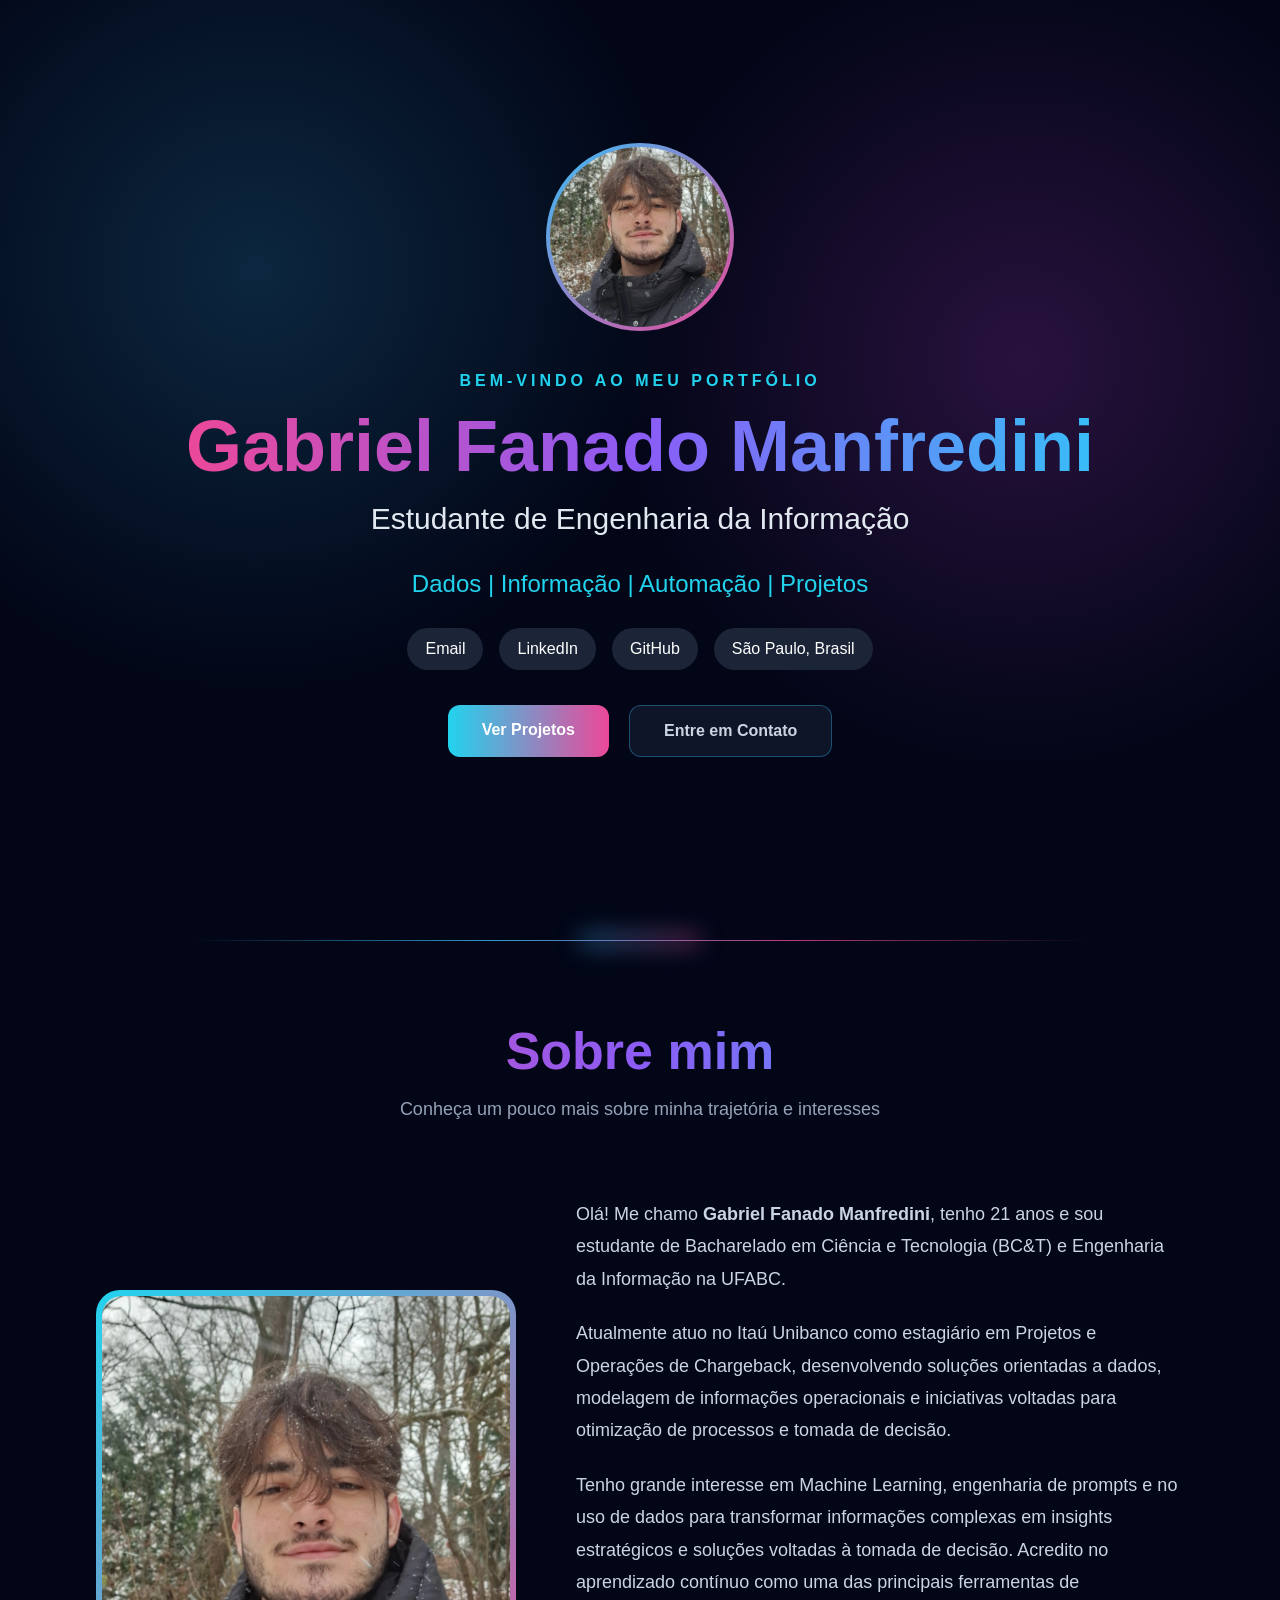
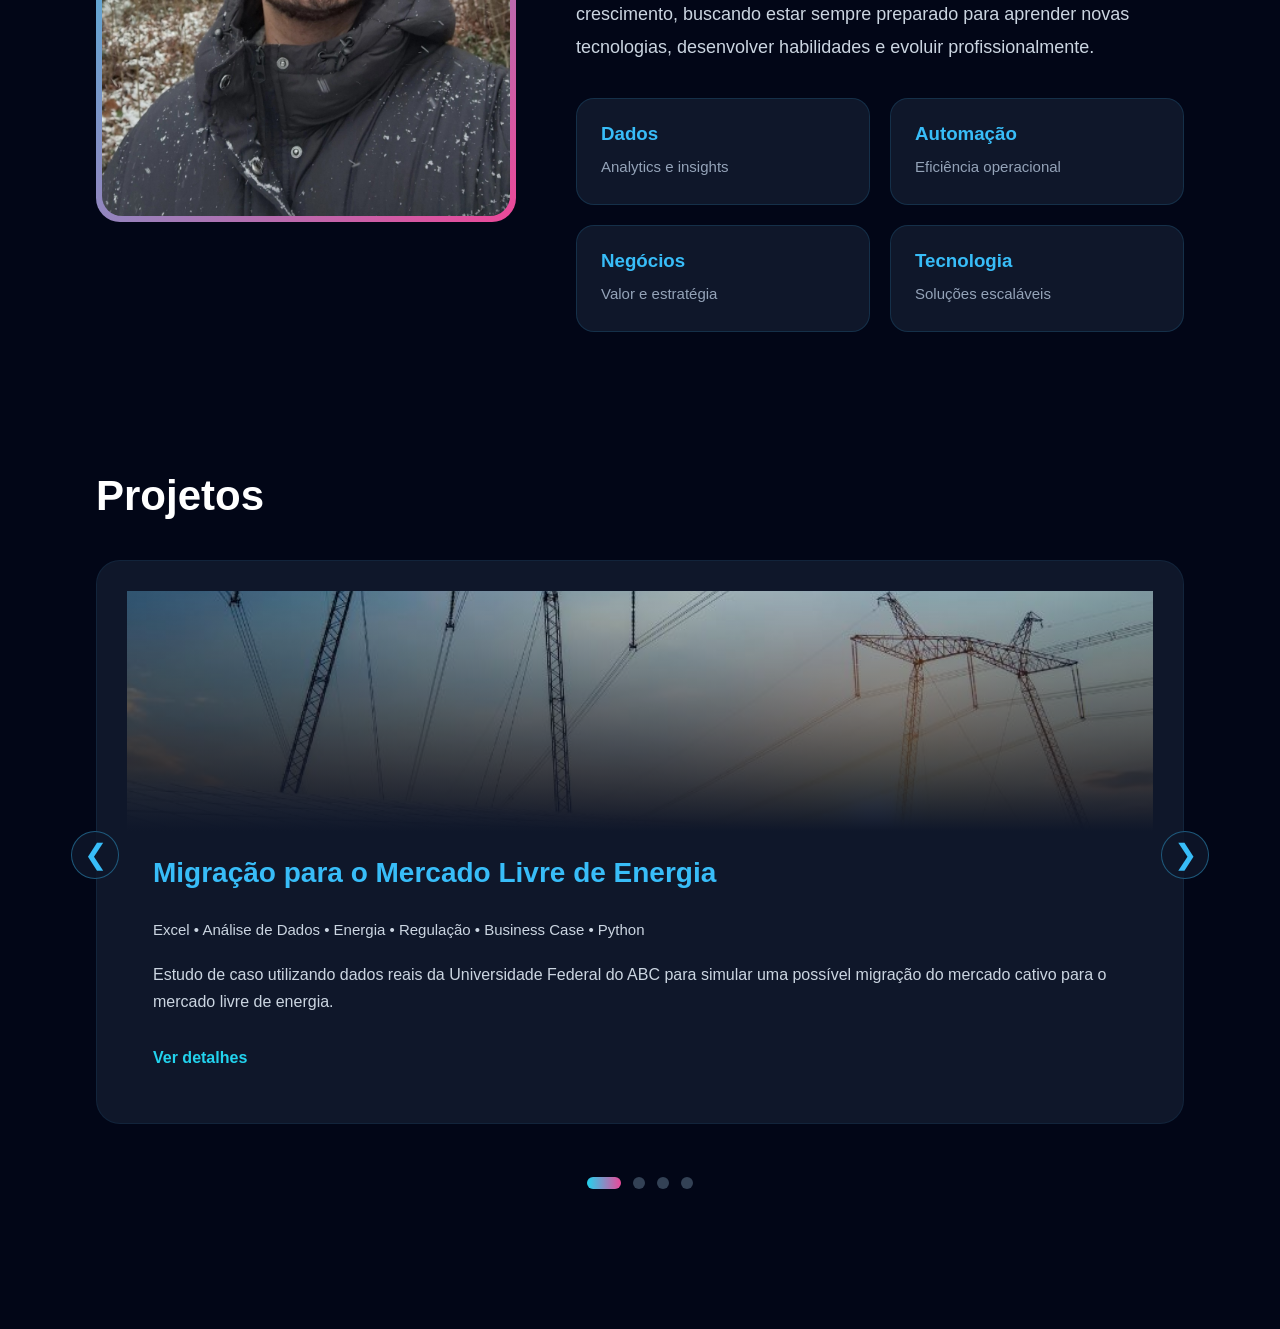
==== index.html @ 953bbe9b "Update index.html" ====
<!DOCTYPE html>
<html lang="pt-BR">

<head>
    <meta charset="UTF-8">
    <meta name="viewport" content="width=device-width, initial-scale=1.0">
    <title>Gabriel Fanado | Portfólio</title>

    <link rel="stylesheet" href="style.css">
</head>

<body>

    <div class="container">

        <header class="hero">

            <div class="profile-photo">
                <img src="foto-perfil.jpg" alt="Foto de Gabriel Fanado">
            </div>

            <p class="welcome">
                Bem-vindo ao meu portfólio
            </p>

            <h1>Gabriel Fanado Manfredini</h1>

            <p class="role">
                Estudante de Engenharia da Informação
            </p>

            <p class="subtitle">
                Dados | Informação | Automação | Projetos
            </p>

            <div class="contact-info">

                <a href="mailto:gabrielfanado@gmail.com">
                    Email
                </a>

                <a href="https://www.linkedin.com/in/gabriel-fanado-manfredini-916834197/" target="_blank">
                    LinkedIn
                </a>

                <a href="https://github.com/gab3340" target="_blank">
                    GitHub
                </a>

                <span>
                    São Paulo, Brasil
                </span>

            </div>

            <div class="hero-buttons">

                <a href="#projetos" class="btn primary">
                    Ver Projetos
                </a>

                <a href="mailto:gabrielfanado@gmail.com" class="btn secondary">
                    Entre em Contato
                </a>

            </div>

        </header>
        
        <div class="section-divider"></div>

        <section class="about-section reveal">

    <div class="section-title">
        <h2>Sobre mim</h2>
        <p>Conheça um pouco mais sobre minha trajetória e interesses</p>
    </div>

    <div class="about-content">

        <div class="about-image">
            <img src="foto-perfil.jpg" alt="Foto de Gabriel Fanado">
        </div>

        <div class="about-info">

            <p>
                Olá! Me chamo <strong>Gabriel Fanado Manfredini</strong>, tenho 21 anos e sou estudante de
                Bacharelado em Ciência e Tecnologia (BC&T) e Engenharia da Informação na UFABC.
            </p>

            <p>
                Atualmente atuo no Itaú Unibanco como estagiário em Projetos e Operações de Chargeback,
                desenvolvendo soluções orientadas a dados, modelagem de informações operacionais
                e iniciativas voltadas para otimização de processos e tomada de decisão.
            </p>
       
            <p>
                Tenho grande interesse em Machine Learning, engenharia de prompts e no uso de dados
                para transformar informações complexas em insights estratégicos e soluções voltadas
                à tomada de decisão.

                Acredito no aprendizado contínuo como uma das principais ferramentas de crescimento,
                buscando estar sempre preparado para aprender novas tecnologias, desenvolver habilidades
                e evoluir profissionalmente.
            </p>            

            <div class="about-cards">

                <div class="about-card">
                    <h3>Dados</h3>
                    <p>Analytics e insights</p>
                </div>

                <div class="about-card">
                    <h3>Automação</h3>
                    <p>Eficiência operacional</p>
                </div>

                <div class="about-card">
                    <h3>Negócios</h3>
                    <p>Valor e estratégia</p>
                </div>

                <div class="about-card">
                    <h3>Tecnologia</h3>
                    <p>Soluções escaláveis</p>
                </div>

            </div>

        </div>

    </div>

        </section>  

        <section id="projetos">

    <h2>Projetos</h2>

    <div class="projects-carousel">

        <button class="carousel-btn prev" onclick="changeProject(-1)">
            &#10094;
        </button>

        <div class="project-card active">

            <div class="project-image">
                <img src="Energia.jpg" alt="Projeto Mercado Livre de Energia">
            </div>

            <div class="project-content">

                <h3>Migração para o Mercado Livre de Energia</h3>

                <p class="project-skills">
                    Excel • Análise de Dados • Energia • Regulação • Business Case • Python
                </p>

                <p>
                    Estudo de caso utilizando dados reais da Universidade Federal do ABC para simular
                    uma possível migração do mercado cativo para o mercado livre de energia.
                </p>

                <a href="mercado-livre.html" class="project-link">
                    Ver detalhes
                </a>

            </div>

        </div>

        <div class="project-card">

            <div class="project-image">
                <img src="Precos.jpg" alt="Projeto Reporte e Evolução de Preços">
            </div>

            <div class="project-content">

                <h3>Reporte e Evolução de Preços</h3>

                <p class="project-skills">
                    Python • SQL • Power BI • Analytics • Market Intelligence
                </p>

                <p>
                    Projeto baseado em dados públicos e/ou mockados para acompanhar a evolução de preços,
                    identificar tendências e transformar dados em informações úteis para tomada de decisão.
                </p>

                <a href="#" class="project-link">
                    Ver detalhes
                </a>

            </div>

        </div>

        <div class="project-card">

            <div class="project-image">
                <img src="PMO.jpg" alt="Projeto Controle de Atividades e PMO">
            </div>

            <div class="project-content">

                <h3>Controle de Atividades e PMO</h3>

                <p class="project-skills">
                    Power Apps • Gestão de Processos • PMO • UX • Organização Operacional
                </p>

                <p>
                    Aplicação para controle de atividades, dúvidas operacionais e acompanhamento de demandas
                    em uma agenda corporativa específica, com foco em organização e eficiência.
                </p>

                <a href="#" class="project-link">
                    Ver detalhes
                </a>

            </div>

        </div>

        <div class="project-card">

            <div class="project-image">
                <img src="Indicadores.jpg" alt="Projeto Indicadores e Maiores Ofensores">
            </div>

            <div class="project-content">

                <h3>Indicadores e Maiores Ofensores</h3>

                <p class="project-skills">
                    Excel • SQL • Analytics • Estratégia de Mercado
                </p>

                <p>
                    Projeto que mensura os maiores indicadores junto aos maiores ofensores em excel
                </p>

                <a href="#" class="project-link">
                    Ver detalhes
                </a>

            </div>

        </div>

        <button class="carousel-btn next" onclick="changeProject(1)">
            &#10095;
        </button>

    </div>

    <div class="carousel-dots">
        <span class="dot active" onclick="currentProject(0)"></span>
        <span class="dot" onclick="currentProject(1)"></span>
        <span class="dot" onclick="currentProject(2)"></span>
        <span class="dot" onclick="currentProject(3)"></span>
    </div>

    

</section>
    </div>

    <script src="script.js"></script>

</body>
</html>
---- style.css ----
html {
    scroll-behavior: smooth;
}

body {
    margin: 0;
    padding: 0;
    background-color: #020617;
    color: white;
    font-family: Arial, Helvetica, sans-serif;
}

.container {
    width: 100%;
}


/* HERO */

.hero {
    width: 100%;
    min-height: 100vh;

    display: flex;
    flex-direction: column;

    justify-content: center;
    align-items: center;

    text-align: center;

    background:
        radial-gradient(circle at 20% 30%, rgba(56, 189, 248, 0.18), transparent 35%),
        radial-gradient(circle at 80% 40%, rgba(217, 70, 239, 0.18), transparent 35%);
}

.profile-photo {
    width: 180px;
    height: 180px;

    border-radius: 50%;

    padding: 4px;

    background: linear-gradient(135deg, #38bdf8, #ec4899);

    margin-bottom: 25px;
}

.profile-photo img {
    width: 100%;
    height: 100%;

    object-fit: cover;

    border-radius: 50%;
}

.welcome {
    color: #22d3ee;

    text-transform: uppercase;

    letter-spacing: 4px;

    font-weight: bold;

    margin-bottom: 20px;
}

.hero h1 {
    font-size: 72px;

    margin: 0;

    line-height: 1;

    background: linear-gradient(90deg, #ec4899, #8b5cf6, #38bdf8);

    -webkit-background-clip: text;
    -webkit-text-fill-color: transparent;
}

.role {
    font-size: 30px;

    color: #e2e8f0;

    margin: 20px 0 10px;
}

.subtitle {
    font-size: 24px;

    color: #22d3ee;

    margin-bottom: 30px;
}

.contact-info {
    display: flex;

    flex-wrap: wrap;

    justify-content: center;

    gap: 16px;

    margin-bottom: 35px;
}

.contact-info a,
.contact-info span {
    text-decoration: none;

    color: white;

    background-color: rgba(30, 41, 59, 0.9);

    padding: 12px 18px;

    border-radius: 999px;

    transition: 0.3s;
}

.contact-info a:hover {
    background-color: #38bdf8;
    color: #020617;
}

.hero-buttons {
    display: flex;

    gap: 20px;

    flex-wrap: wrap;

    justify-content: center;
}

.btn {
    text-decoration: none;

    padding: 16px 34px;

    border-radius: 12px;

    font-weight: bold;

    transition: 0.3s;
}

.btn:hover {
    transform: translateY(-4px);
}

.primary {
    background: linear-gradient(90deg, #22d3ee, #ec4899);

    color: white;
}

.secondary {
    border: 1px solid #22d3ee;

    color: #22d3ee;
}

/* SOBRE */

.about-section,
#projetos {
    width: 85%;
    margin: auto;
}

.about-text {
    flex: 2;
}

.about-text p {
    line-height: 1.8;

    color: #e2e8f0;

    margin-bottom: 22px;
}

h2 {
    font-size: 42px;

    margin-bottom: 30px;

    color: white;
}

.skills-box {
    flex: 1;

    background-color: #0f172a;

    padding: 30px;

    border-radius: 18px;
}

.skills-box h3 {
    margin-top: 0;

    color: #22d3ee;
}

.skills {
    display: flex;

    flex-wrap: wrap;

    gap: 12px;
}

.skills span {
    background-color: #1e293b;

    padding: 10px 14px;

    border-radius: 999px;
}

/* PROJETOS */

#projetos {
    margin-top: 120px;
}

.project-card {
    background-color: #0f172a;

    padding: 30px;

    border-radius: 18px;

    margin-bottom: 25px;

    transition: 0.3s;
}

.project-card:hover {
    transform: translateY(-5px);
}

.project-card h3 {
    color: #38bdf8;
}
.section-title {
    text-align: center;
    margin-bottom: 60px;
}

.section-title h2 {
    font-size: 52px;
    margin-bottom: 12px;

    background: linear-gradient(90deg, #ec4899, #8b5cf6, #38bdf8);

    -webkit-background-clip: text;
    -webkit-text-fill-color: transparent;
}

.section-title p {
    color: #94a3b8;
    font-size: 18px;
}

.about-content {
    display: grid;
    grid-template-columns: 420px 1fr;
    gap: 60px;
    align-items: center;
}

.about-image {
    padding: 6px;
    border-radius: 24px;
    background: linear-gradient(135deg, #22d3ee, #ec4899);
}

.about-image img {
    width: 100%;
    height: 520px;

    display: block;

    border-radius: 20px;

    object-fit: cover;
}

.about-info p {
    color: #cbd5e1;
    line-height: 1.8;
    font-size: 18px;
    margin-bottom: 22px;
}

.about-cards {
    display: grid;
    grid-template-columns: 1fr 1fr;
    gap: 20px;
    margin-top: 35px;
}

.about-card {
    background-color: #0f172a;
    padding: 24px;
    border-radius: 18px;
    border: 1px solid rgba(56, 189, 248, 0.15);
    transition: 0.3s;
}

.about-card:hover {
    transform: translateY(-5px);
    border-color: #38bdf8;
}

.about-card h3 {
    color: #38bdf8;
    margin: 0 0 8px;
}

.about-card p {
    margin: 0;
    font-size: 15px;
    color: #94a3b8;
}

/* ANIMAÇÃO AO DESCER */

.reveal {
    opacity: 0;
    transform: translateY(60px);
    transition: 0.8s ease;
}

.reveal.active {
    opacity: 1;
    transform: translateY(0);
}

.section-divider {
    width: 70%;
    height: 1px;

    margin: 40px auto 80px auto;

    background: linear-gradient(
        90deg,
        transparent,
        rgba(56, 189, 248, 0.8),
        rgba(236, 72, 153, 0.8),
        transparent
    );

    position: relative;
}

.section-divider::after {
    content: "";

    position: absolute;

    top: -3px;
    left: 50%;

    transform: translateX(-50%);

    width: 120px;
    height: 6px;

    background: linear-gradient(
        90deg,
        #38bdf8,
        #ec4899
    );

    filter: blur(12px);

    border-radius: 999px;
}
#projetos {
    width: 85%;
    margin: 140px auto;
}

.projects-grid {
    display: grid;
    grid-template-columns: repeat(auto-fit, minmax(420px, 1fr));
    gap: 30px;
}

.project-card {
    background-color: #0f172a;

    border-radius: 24px;

    overflow: hidden;

    transition: 0.35s ease;

    border: 1px solid rgba(56, 189, 248, 0.08);
}

.project-card:hover {
    transform: translateY(-8px);

    border-color: rgba(56, 189, 248, 0.35);

    box-shadow: 0 0 30px rgba(56, 189, 248, 0.08);
}

.project-image {
    position: relative;

    height: 240px;

    overflow: hidden;
}

.project-image img {
    width: 100%;
    height: 100%;

    object-fit: cover;

    display: block;

    transition: 0.5s ease;
}

.project-card:hover .project-image img {
    transform: scale(1.05);
}

.project-image::after {
    content: "";

    position: absolute;

    inset: 0;

    background: linear-gradient(
        to top,
        rgba(15, 23, 42, 1),
        rgba(15, 23, 42, 0.1)
    );
}

.project-content {
    padding: 26px;
}

.project-content h3 {
    color: #38bdf8;

    margin-top: 0;

    font-size: 28px;
}

.project-skills {
    color: #94a3b8;

    font-size: 15px;

    margin-bottom: 18px;
}

.project-content p {
    color: #cbd5e1;

    line-height: 1.7;
}

.project-link {
    display: inline-block;

    margin-top: 18px;

    color: #22d3ee;

    text-decoration: none;

    font-weight: bold;
}

.project-link:hover {
    color: #ec4899;
}
.projects-carousel {
    position: relative;

    display: flex;

    justify-content: center;
    align-items: center;

    margin-top: 40px;
}

.projects-carousel .project-card {
    display: none;

    width: 100%;

    animation: fadeProject 0.5s ease;
}

.projects-carousel .project-card.active {
    display: block;
}

.carousel-btn {
    position: absolute;

    top: 50%;

    transform: translateY(-50%);

    width: 48px;
    height: 48px;

    border-radius: 50%;

    border: 1px solid rgba(56, 189, 248, 0.4);

    background-color: rgba(15, 23, 42, 0.85);

    color: #38bdf8;

    font-size: 28px;

    cursor: pointer;

    z-index: 10;

    transition: 0.3s;
}

.carousel-btn:hover {
    background-color: #38bdf8;

    color: #020617;

    box-shadow: 0 0 20px rgba(56, 189, 248, 0.4);
}

.carousel-btn.prev {
    left: -25px;
}

.carousel-btn.next {
    right: -25px;
}

.carousel-dots {
    display: flex;

    justify-content: center;

    gap: 12px;

    margin-top: 28px;
}

.dot {
    width: 12px;
    height: 12px;

    border-radius: 50%;

    background-color: #334155;

    cursor: pointer;

    transition: 0.3s;
}

.dot.active {
    width: 34px;

    border-radius: 999px;

    background: linear-gradient(90deg, #22d3ee, #ec4899);
}

@keyframes fadeProject {
    from {
        opacity: 0;
        transform: translateY(20px);
    }

    to {
        opacity: 1;
        transform: translateY(0);
    }
}
.project-page {
    width: min(1400px, 90%);

    margin: 0 auto;

    padding-top: 60px;
    padding-bottom: 100px;
}

.project-page h1 {
    font-size: 54px;

    margin-bottom: 30px;

    background: linear-gradient(90deg, #ec4899, #38bdf8);

    -webkit-background-clip: text;
    -webkit-text-fill-color: transparent;
}

.project-banner {
    width: 100%;

    max-height: 500px;

    object-fit: cover;

    border-radius: 24px;

    margin-bottom: 30px;
}

.project-page-skills {
    color: #22d3ee;

    font-weight: bold;

    margin-bottom: 30px;
}

.project-page p {
    font-size: 20px;

    line-height: 1.8;

    color: #cbd5e1;

    margin-bottom: 24px;
}

.back-button {
    display: inline-block;

    margin-bottom: 40px;

    color: #22d3ee;

    text-decoration: none;

    font-weight: bold;
}

.back-button:hover {
    color: #ec4899;
}
.project-subtitle {
    font-size: 24px;

    color: #94a3b8;

    margin-top: -10px;
    margin-bottom: 26px;
}

.project-section {
    margin-top: 70px;
}

.project-section h2 {
    font-size: 38px;

    margin-bottom: 24px;

    color: #38bdf8;
}
.skills-wrapper {
    display: grid;

    grid-template-columns: repeat(auto-fit, minmax(300px, 1fr));

    gap: 30px;

    margin-top: 40px;
    margin-bottom: 60px;
}

.skills-column {
    background-color: rgba(15, 23, 42, 0.9);

    border: 1px solid rgba(56, 189, 248, 0.1);

    border-radius: 20px;

    padding: 28px;
}

.skills-column h3 {
    color: #38bdf8;

    margin-top: 0;
    margin-bottom: 24px;

    font-size: 24px;
}

.skill-tags {
    display: flex;

    flex-wrap: wrap;

    gap: 12px;
}

.skill-tags span {
    background-color: rgba(56, 189, 248, 0.08);

    border: 1px solid rgba(56, 189, 248, 0.15);

    color: #cbd5e1;

    padding: 10px 16px;

    border-radius: 999px;

    font-size: 14px;
}
.methodology-grid {
    display: grid;

    grid-template-columns: repeat(2, 1fr);

    gap: 24px;

    margin-top: 35px;
}

.full-card {
    grid-column: span 2;
}

.methodology-card {
    background-color: rgba(15, 23, 42, 0.9);
    border: 1px solid rgba(56, 189, 248, 0.12);
    border-radius: 20px;
    padding: 28px;
    transition: 0.3s;
}

.methodology-card:hover {
    transform: translateY(-5px);
    border-color: rgba(56, 189, 248, 0.45);
}

.methodology-card h3 {
    color: #38bdf8;
    margin-top: 0;
    margin-bottom: 16px;
}

.methodology-card p {
    font-size: 17px;
    line-height: 1.7;
    color: #cbd5e1;
}
.results-grid {
    display: grid;
    grid-template-columns: repeat(4, 1fr);
    gap: 24px;
    margin-top: 35px;
}

.result-card {
    background-color: rgba(15, 23, 42, 0.9);
    border: 1px solid rgba(56, 189, 248, 0.15);
    border-radius: 20px;
    padding: 28px;
    text-align: center;
}

.result-card h3 {
    font-size: 42px;
    margin: 0 0 12px;
    background: linear-gradient(90deg, #22d3ee, #ec4899);
    -webkit-background-clip: text;
    -webkit-text-fill-color: transparent;
}

.result-card p {
    color: #cbd5e1;
    font-size: 16px;
    margin: 0;
}
.summary-table {
    margin-top: 50px;

    overflow-x: auto;
}

.summary-table table {
    width: 100%;

    border-collapse: collapse;

    background-color: rgba(15, 23, 42, 0.9);

    border-radius: 18px;

    overflow: hidden;
}

.summary-table th {
    background-color: rgba(56, 189, 248, 0.12);

    color: #38bdf8;

    font-weight: 600;

    padding: 18px;

    text-align: center;
}

.summary-table td {
    padding: 18px;

    text-align: center;

    border-top: 1px solid rgba(255, 255, 255, 0.05);

    color: #e2e8f0;
}

.summary-table tr:hover {
    background-color: rgba(56, 189, 248, 0.04);
}
.project-actions {
    display: flex;

    justify-content: center;

    gap: 20px;

    margin-top: 50px;

    flex-wrap: wrap;
}
.btn.secondary {
    background-color: rgba(15, 23, 42, 0.95);

    border: 1px solid rgba(56, 189, 248, 0.35);

    color: #cbd5e1;
}
.btn.secondary:hover {
    background-color: rgba(30, 41, 59, 1);

    border-color: #38bdf8;

    color: white;
}
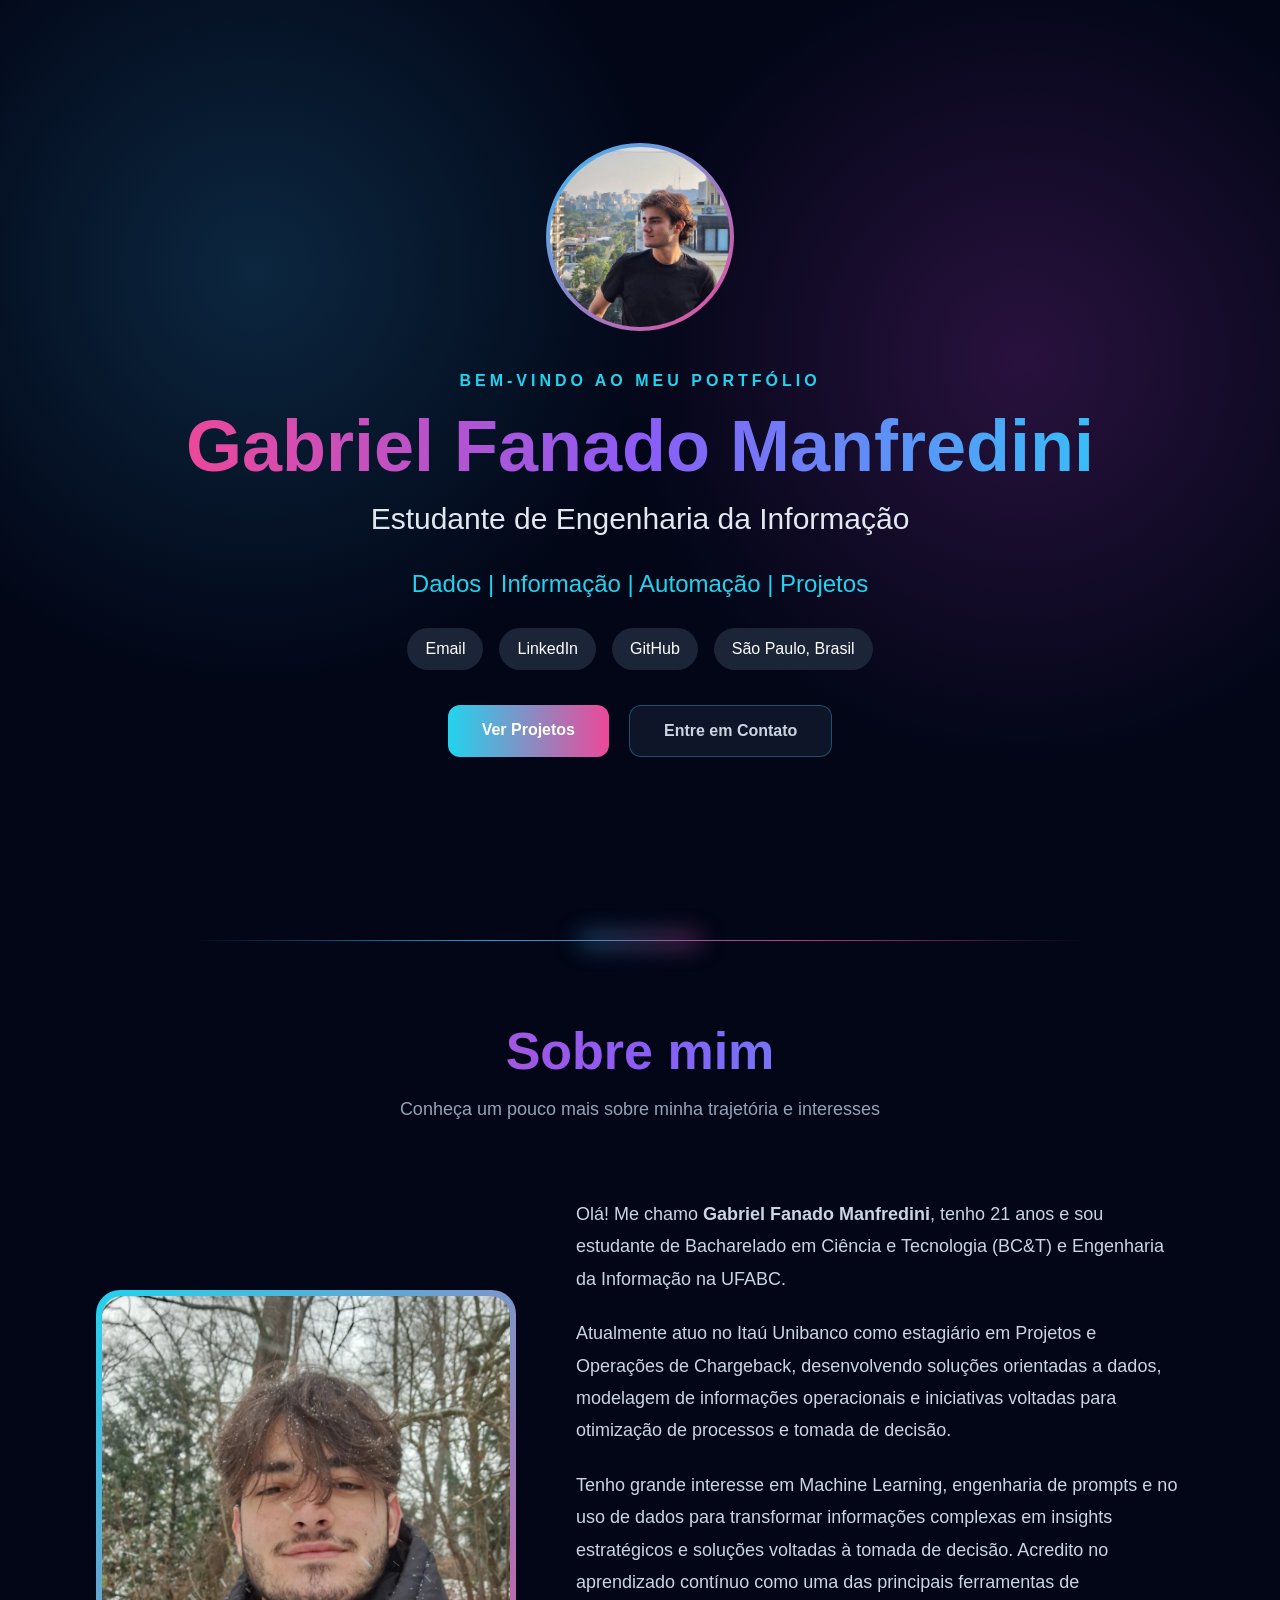
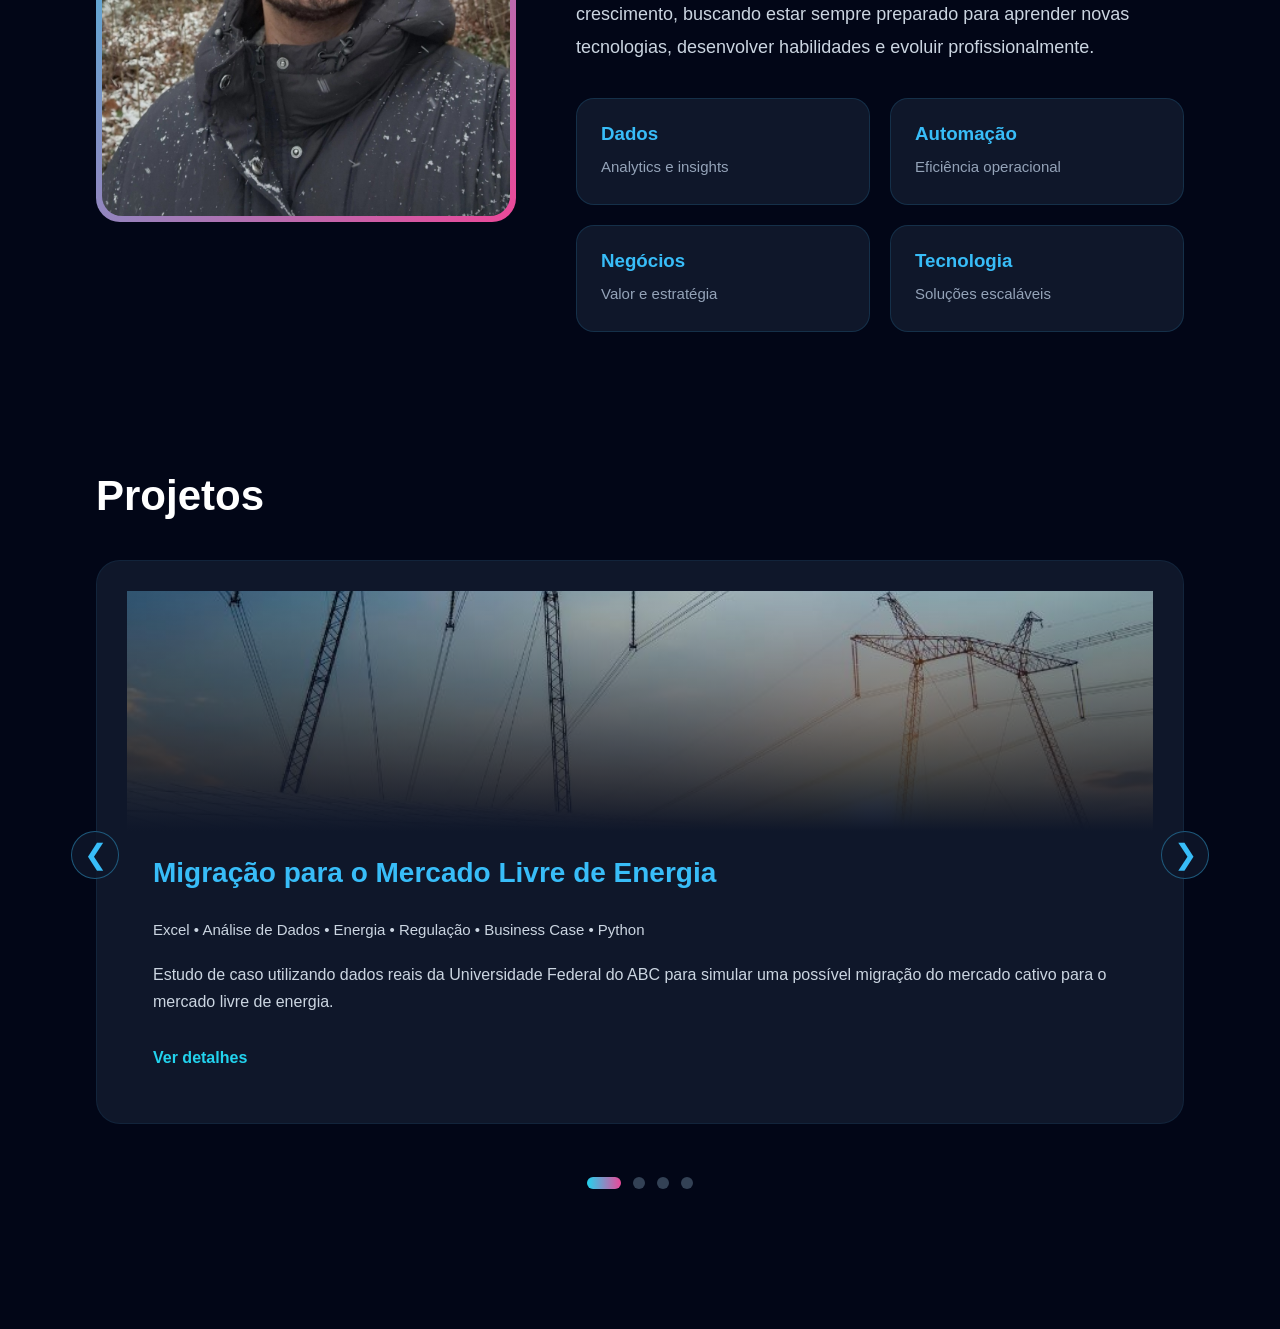
==== commit 3e061dff: "Update index.html" ====
--- a/index.html
+++ b/index.html
@@ -16,7 +16,7 @@
         <header class="hero">
 
             <div class="profile-photo">
-                <img src="foto-perfil.jpg" alt="Foto de Gabriel Fanado">
+                <img src="foto_perfil.jpg" alt="Foto de Gabriel Fanado">
             </div>
 
             <p class="welcome">
@@ -191,9 +191,9 @@
                     identificar tendências e transformar dados em informações úteis para tomada de decisão.
                 </p>
 
-                <a href="#" class="project-link">
-                    Ver detalhes
-                </a>
+                <span class="project-coming-soon">
+                🚧 Coming Soon 🚧
+                </span>
 
             </div>
 
@@ -218,9 +218,9 @@
                     em uma agenda corporativa específica, com foco em organização e eficiência.
                 </p>
 
-                <a href="#" class="project-link">
-                    Ver detalhes
-                </a>
+                <span class="project-coming-soon">
+                🚧 Coming Soon 🚧
+                </span>
 
             </div>
 
@@ -244,9 +244,9 @@
                     Projeto que mensura os maiores indicadores junto aos maiores ofensores em excel
                 </p>
 
-                <a href="#" class="project-link">
-                    Ver detalhes
-                </a>
+                <span class="project-coming-soon">
+                🚧 Coming Soon 🚧
+                </span>
 
             </div>
 
--- a/style.css
+++ b/style.css
@@ -874,3 +874,222 @@
 
     color: white;
 }
+/* RESPONSIVIDADE - CELULAR */
+
+@media (max-width: 768px) {
+
+    .container {
+        width: 100%;
+    }
+
+    .hero {
+        padding: 60px 20px;
+        min-height: 100vh;
+        box-sizing: border-box;
+    }
+
+    .profile-photo {
+        width: 130px;
+        height: 130px;
+    }
+
+    .welcome {
+        font-size: 12px;
+        letter-spacing: 2px;
+    }
+
+    .hero h1 {
+        font-size: 42px;
+        line-height: 1.1;
+    }
+
+    .role {
+        font-size: 22px;
+    }
+
+    .subtitle {
+        font-size: 18px;
+    }
+
+    .contact-info {
+        gap: 10px;
+    }
+
+    .contact-info a,
+    .contact-info span {
+        font-size: 13px;
+        padding: 10px 14px;
+    }
+
+    .hero-buttons {
+        flex-direction: column;
+        width: 100%;
+        align-items: center;
+    }
+
+    .btn {
+        width: 80%;
+        text-align: center;
+        padding: 14px 20px;
+    }
+
+    .section-divider {
+        width: 80%;
+        margin: 30px auto 60px auto;
+    }
+
+    .about-section,
+    #projetos {
+        width: 90%;
+    }
+
+    .section-title h2 {
+        font-size: 38px;
+    }
+
+    .section-title p {
+        font-size: 16px;
+    }
+
+    .about-content {
+        grid-template-columns: 1fr;
+        gap: 35px;
+    }
+
+    .about-image img {
+        height: 360px;
+    }
+
+    .about-info p {
+        font-size: 16px;
+        line-height: 1.7;
+    }
+
+    .about-cards {
+        grid-template-columns: 1fr;
+    }
+
+    #projetos h2 {
+        font-size: 38px;
+        text-align: center;
+    }
+
+    .projects-carousel {
+        margin-top: 25px;
+    }
+
+    .projects-carousel .project-card {
+        width: 100%;
+    }
+
+    .project-image {
+        height: 210px;
+    }
+
+    .project-content {
+        padding: 22px;
+        text-align: center;
+    }
+
+    .project-content h3 {
+        font-size: 24px;
+    }
+
+    .project-content p {
+        font-size: 15px;
+    }
+
+    .carousel-btn {
+        width: 42px;
+        height: 42px;
+        font-size: 24px;
+    }
+
+    .carousel-btn.prev {
+        left: -10px;
+    }
+
+    .carousel-btn.next {
+        right: -10px;
+    }
+
+    .carousel-dots {
+        margin-top: 22px;
+    }
+
+    .project-page {
+        width: 90%;
+        padding-top: 35px;
+    }
+
+    .project-page h1 {
+        font-size: 38px;
+        line-height: 1.1;
+    }
+
+    .project-subtitle {
+        font-size: 18px;
+    }
+
+    .project-banner {
+        max-height: 280px;
+    }
+
+    .project-section h2 {
+        font-size: 32px;
+    }
+
+    .project-page p {
+        font-size: 16px;
+    }
+
+    .skills-wrapper {
+        grid-template-columns: 1fr;
+    }
+
+    .methodology-grid {
+        grid-template-columns: 1fr;
+    }
+
+    .full-card {
+        grid-column: span 1;
+    }
+
+    .results-grid {
+        grid-template-columns: 1fr;
+    }
+
+    .summary-table {
+        overflow-x: auto;
+    }
+
+    .summary-table table {
+        min-width: 650px;
+    }
+
+    .project-actions {
+        flex-direction: column;
+        align-items: center;
+    }
+}
+.project-coming-soon {
+    display: inline-block;
+
+    margin-top: 18px;
+
+    padding: 10px 18px;
+
+    border-radius: 999px;
+
+    background-color: rgba(15, 23, 42, 0.95);
+
+    border: 1px solid rgba(56, 189, 248, 0.18);
+
+    color: #94a3b8;
+
+    font-size: 14px;
+
+    font-weight: 600;
+
+    letter-spacing: 0.5px;
+}
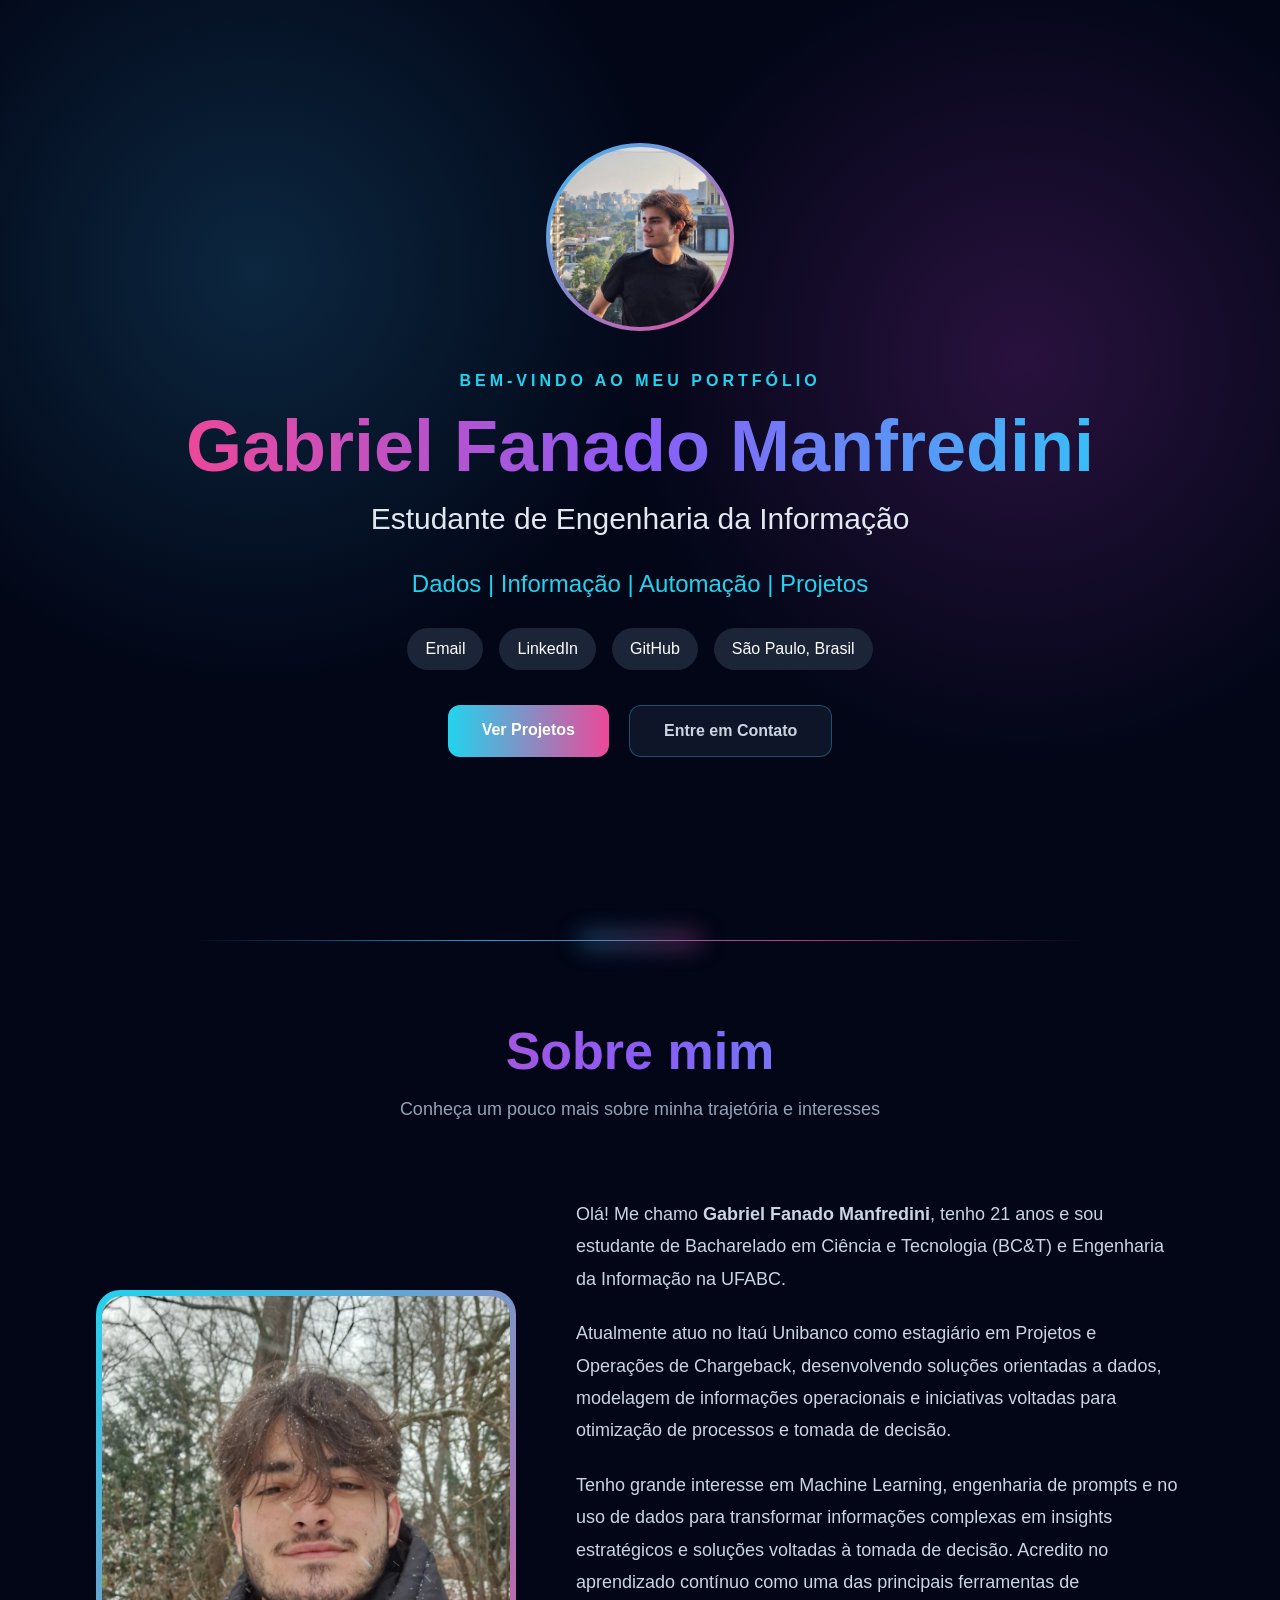
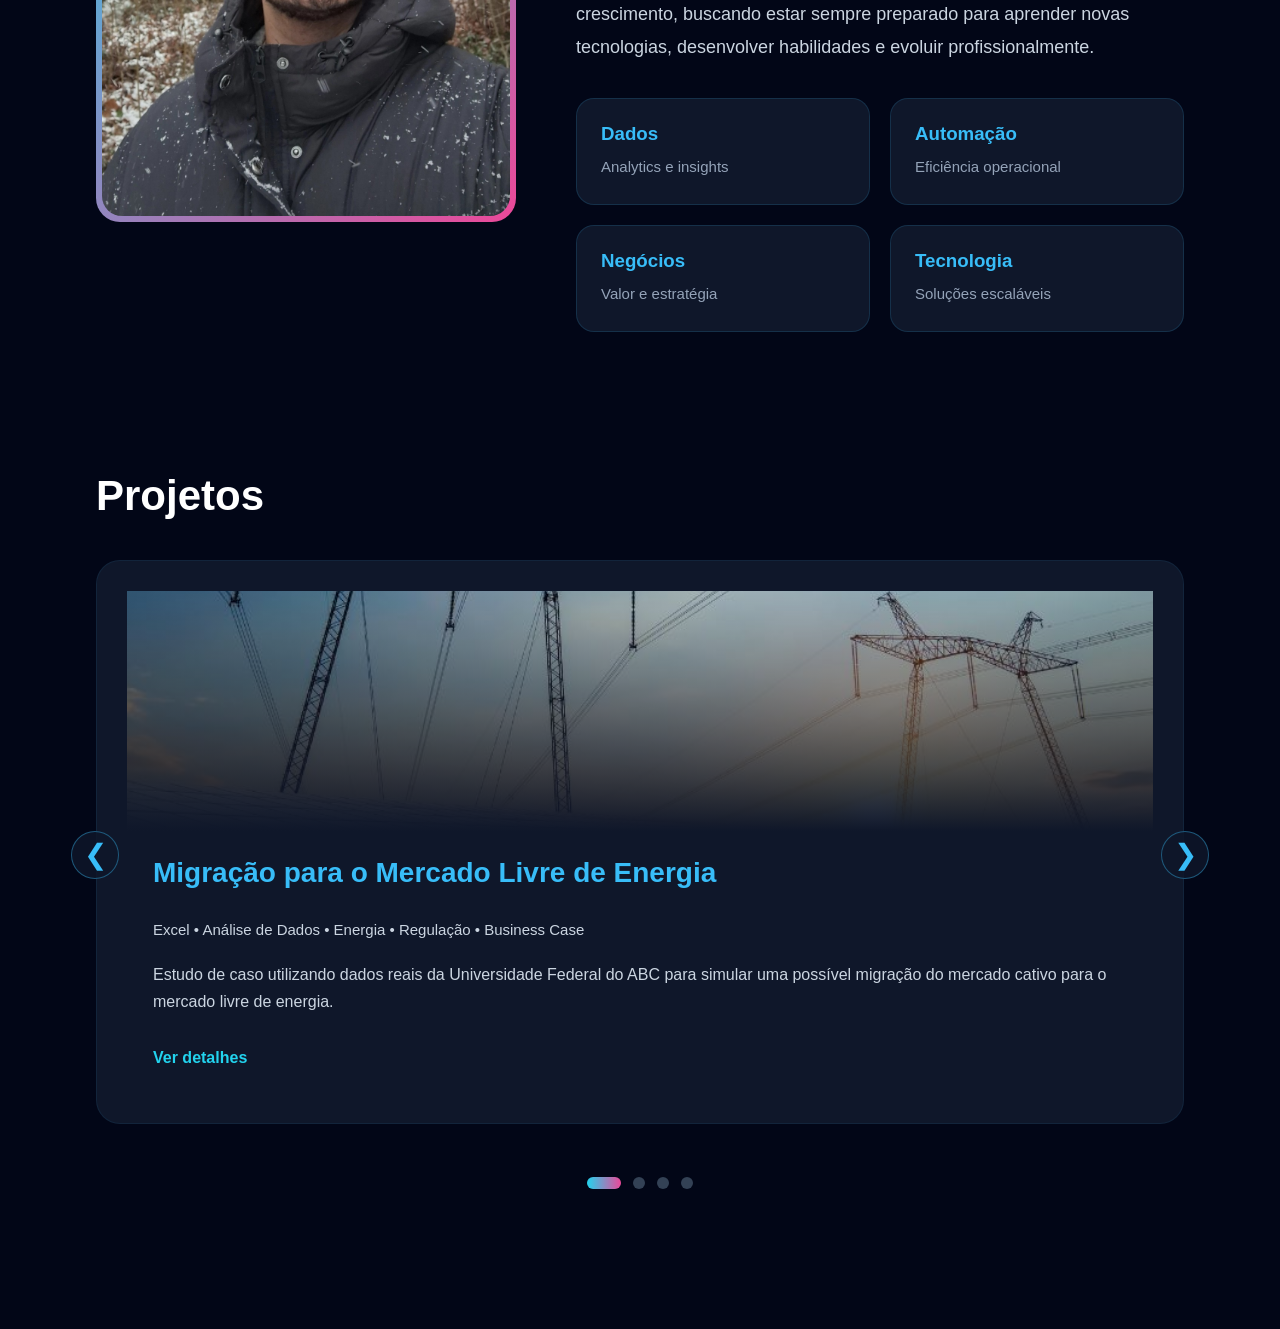
==== commit 221c386f: "Update index.html" ====
--- a/index.html
+++ b/index.html
@@ -156,7 +156,7 @@
                 <h3>Migração para o Mercado Livre de Energia</h3>
 
                 <p class="project-skills">
-                    Excel • Análise de Dados • Energia • Regulação • Business Case • Python
+                    Excel • Análise de Dados • Energia • Regulação • Business Case
                 </p>
 
                 <p>
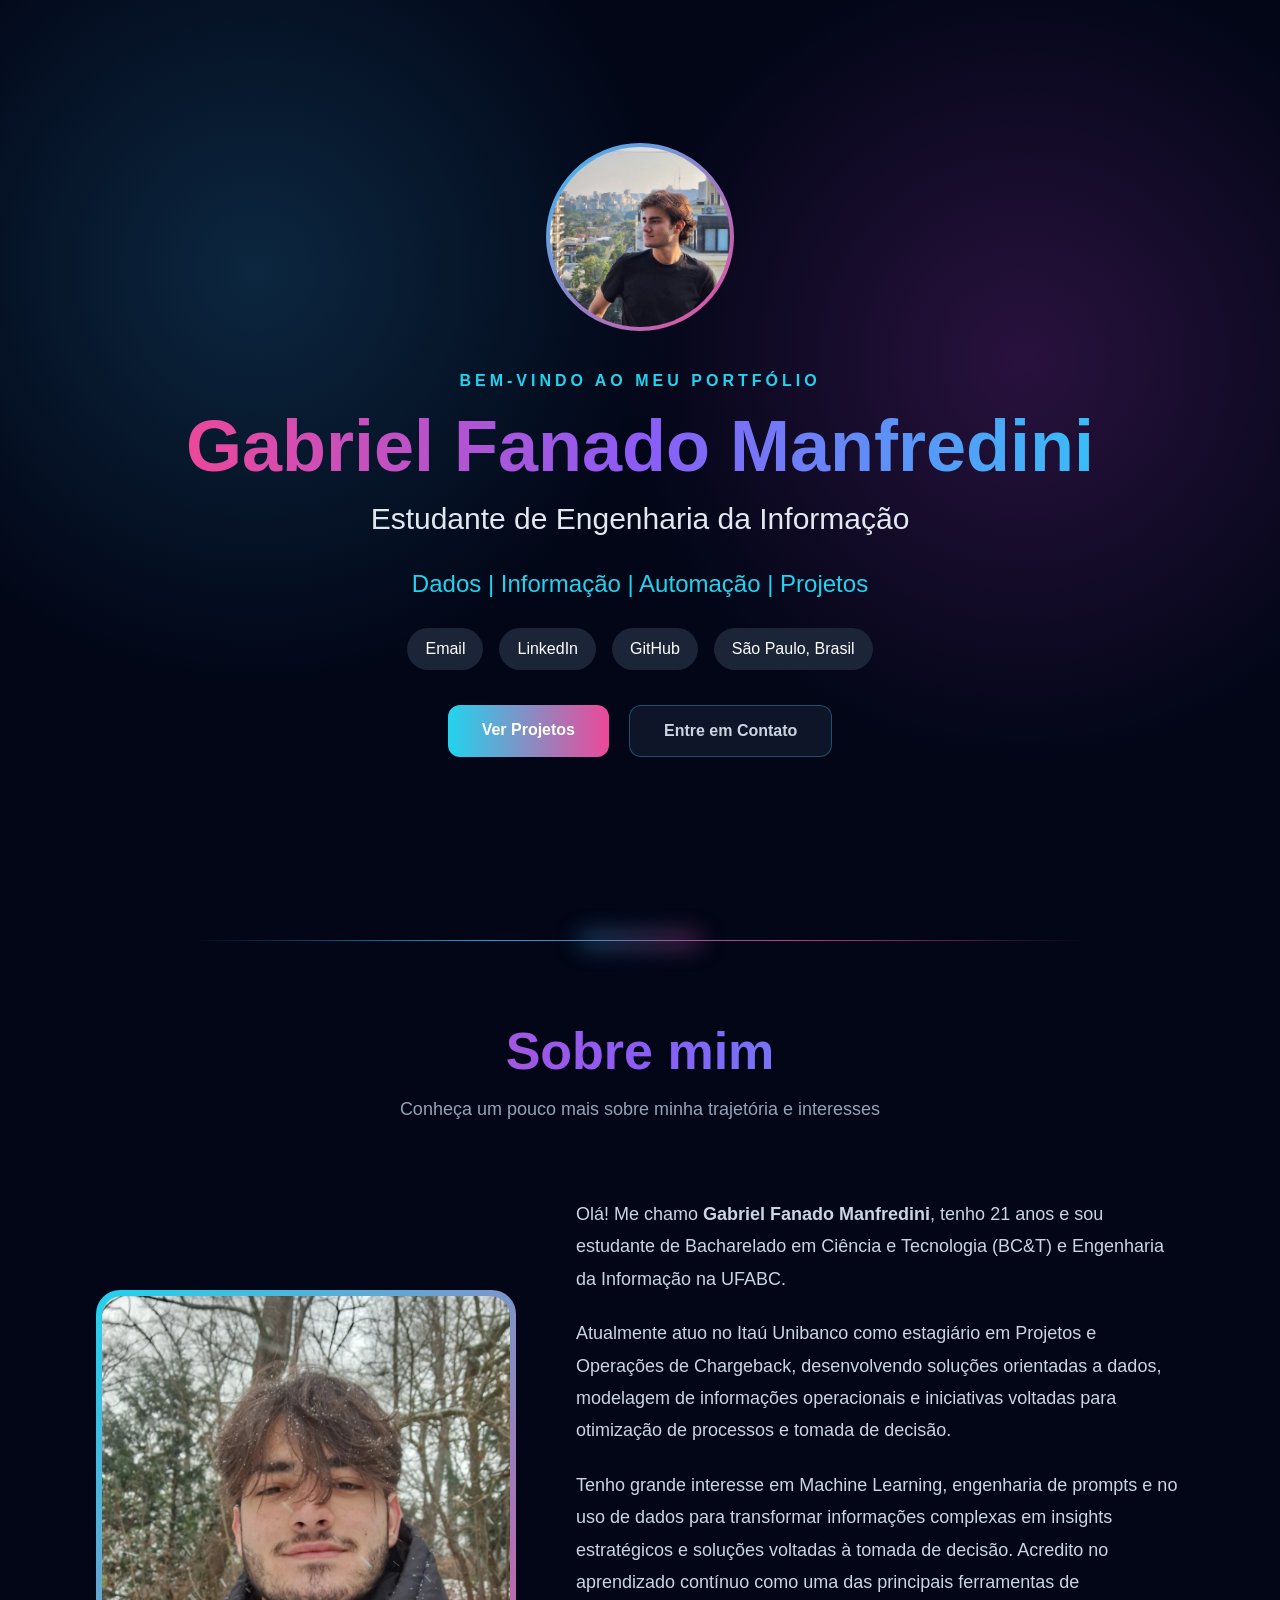
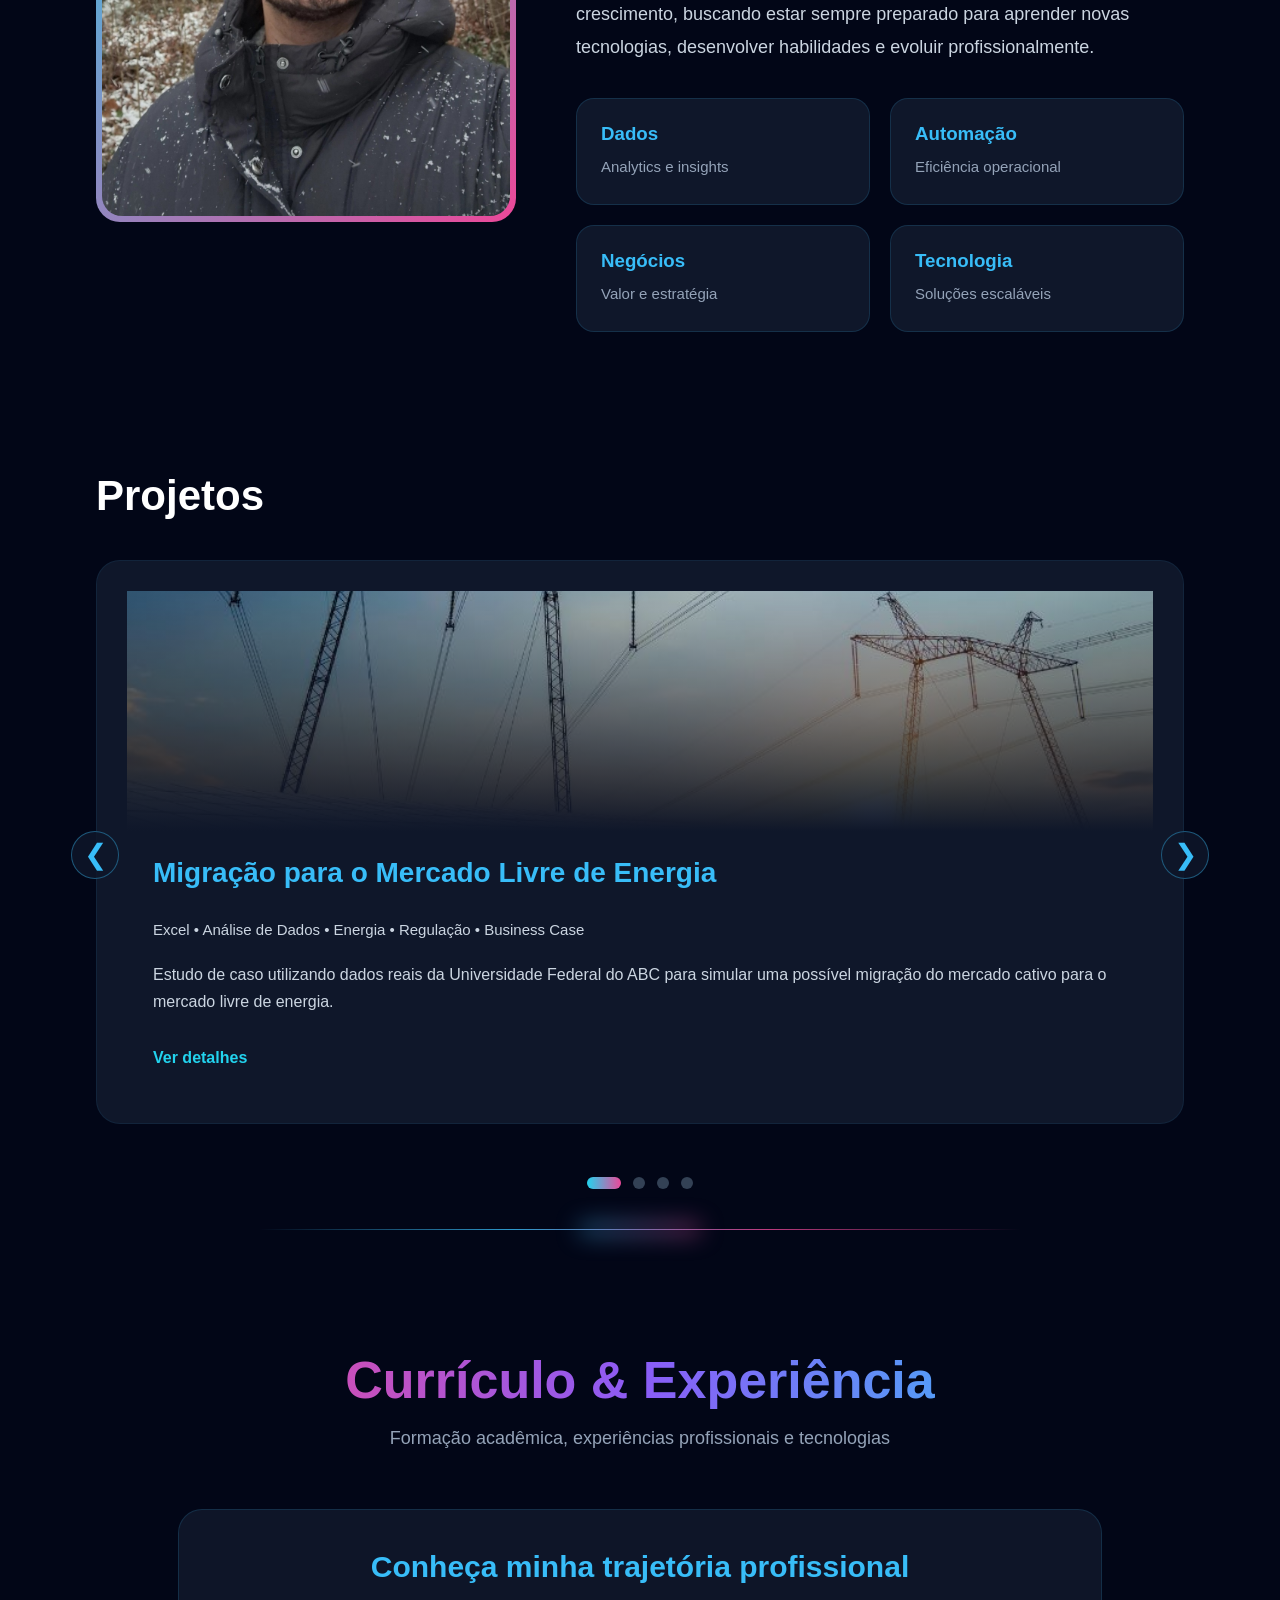
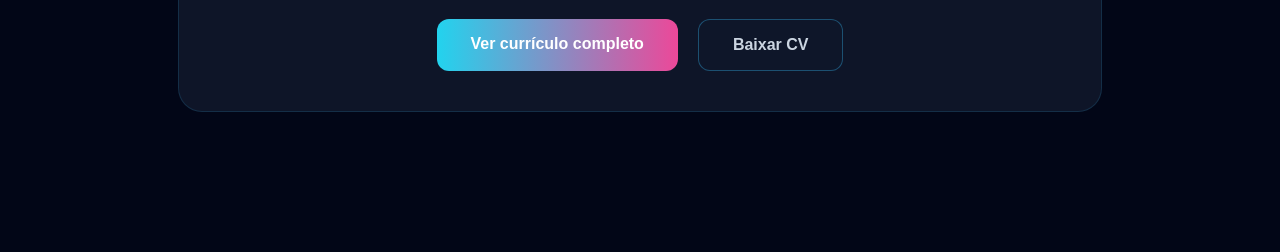
==== commit db4a7cf7: "Update index.html" ====
--- a/index.html
+++ b/index.html
@@ -265,6 +265,34 @@
         <span class="dot" onclick="currentProject(3)"></span>
     </div>
 
+    <div class="section-divider"></div>
+
+    <section id="curriculo" class="cv-section">
+
+    <div class="section-title">
+        <h2>Currículo & Experiência</h2>
+        <p>Formação acadêmica, experiências profissionais e tecnologias</p>
+    </div>
+
+    <div class="cv-card">
+
+        <h3>Conheça minha trajetória profissional</h3>
+
+        <div class="cv-actions">
+
+            <a href="projetos/curriculo.html" class="btn primary">
+                Ver currículo completo
+            </a>
+
+            <a href="assets/CV-Gabriel-Fanado.pdf" download class="btn secondary">
+                Baixar CV
+            </a>
+
+        </div>
+
+    </div>
+
+</section>
     
 
 </section>
--- a/style.css
+++ b/style.css
@@ -1071,6 +1071,7 @@
         flex-direction: column;
         align-items: center;
     }
+
 }
 .project-coming-soon {
     display: inline-block;
@@ -1093,3 +1094,90 @@
 
     letter-spacing: 0.5px;
 }
+.cv-section {
+    width: 85%;
+    margin: 120px auto;
+}
+
+.cv-card {
+    background-color: rgba(15, 23, 42, 0.95);
+    border: 1px solid rgba(56, 189, 248, 0.15);
+    border-radius: 24px;
+    padding: 40px;
+    text-align: center;
+}
+
+.cv-card h3 {
+    color: #38bdf8;
+    font-size: 30px;
+    margin-top: 0;
+}
+
+.cv-card p {
+    color: #cbd5e1;
+    font-size: 18px;
+    line-height: 1.7;
+}
+
+.cv-actions {
+    display: flex;
+    justify-content: center;
+    gap: 20px;
+    margin-top: 35px;
+    flex-wrap: wrap;
+}
+.experience-card {
+    background-color: rgba(15, 23, 42, 0.95);
+
+    border: 1px solid rgba(56, 189, 248, 0.12);
+
+    border-radius: 24px;
+
+    padding: 32px;
+
+    margin-top: 28px;
+}
+
+.experience-header {
+    display: flex;
+
+    justify-content: space-between;
+
+    align-items: flex-start;
+
+    gap: 20px;
+
+    margin-bottom: 22px;
+}
+
+.experience-header h3 {
+    color: #38bdf8;
+
+    margin: 0;
+
+    font-size: 30px;
+}
+
+.experience-role {
+    color: #cbd5e1;
+
+    margin-top: 8px;
+
+    font-size: 18px;
+}
+
+.experience-date {
+    color: #94a3b8;
+
+    font-size: 15px;
+
+    white-space: nowrap;
+}
+
+.experience-description {
+    color: #cbd5e1;
+
+    line-height: 1.8;
+
+    margin-bottom: 26px;
+}
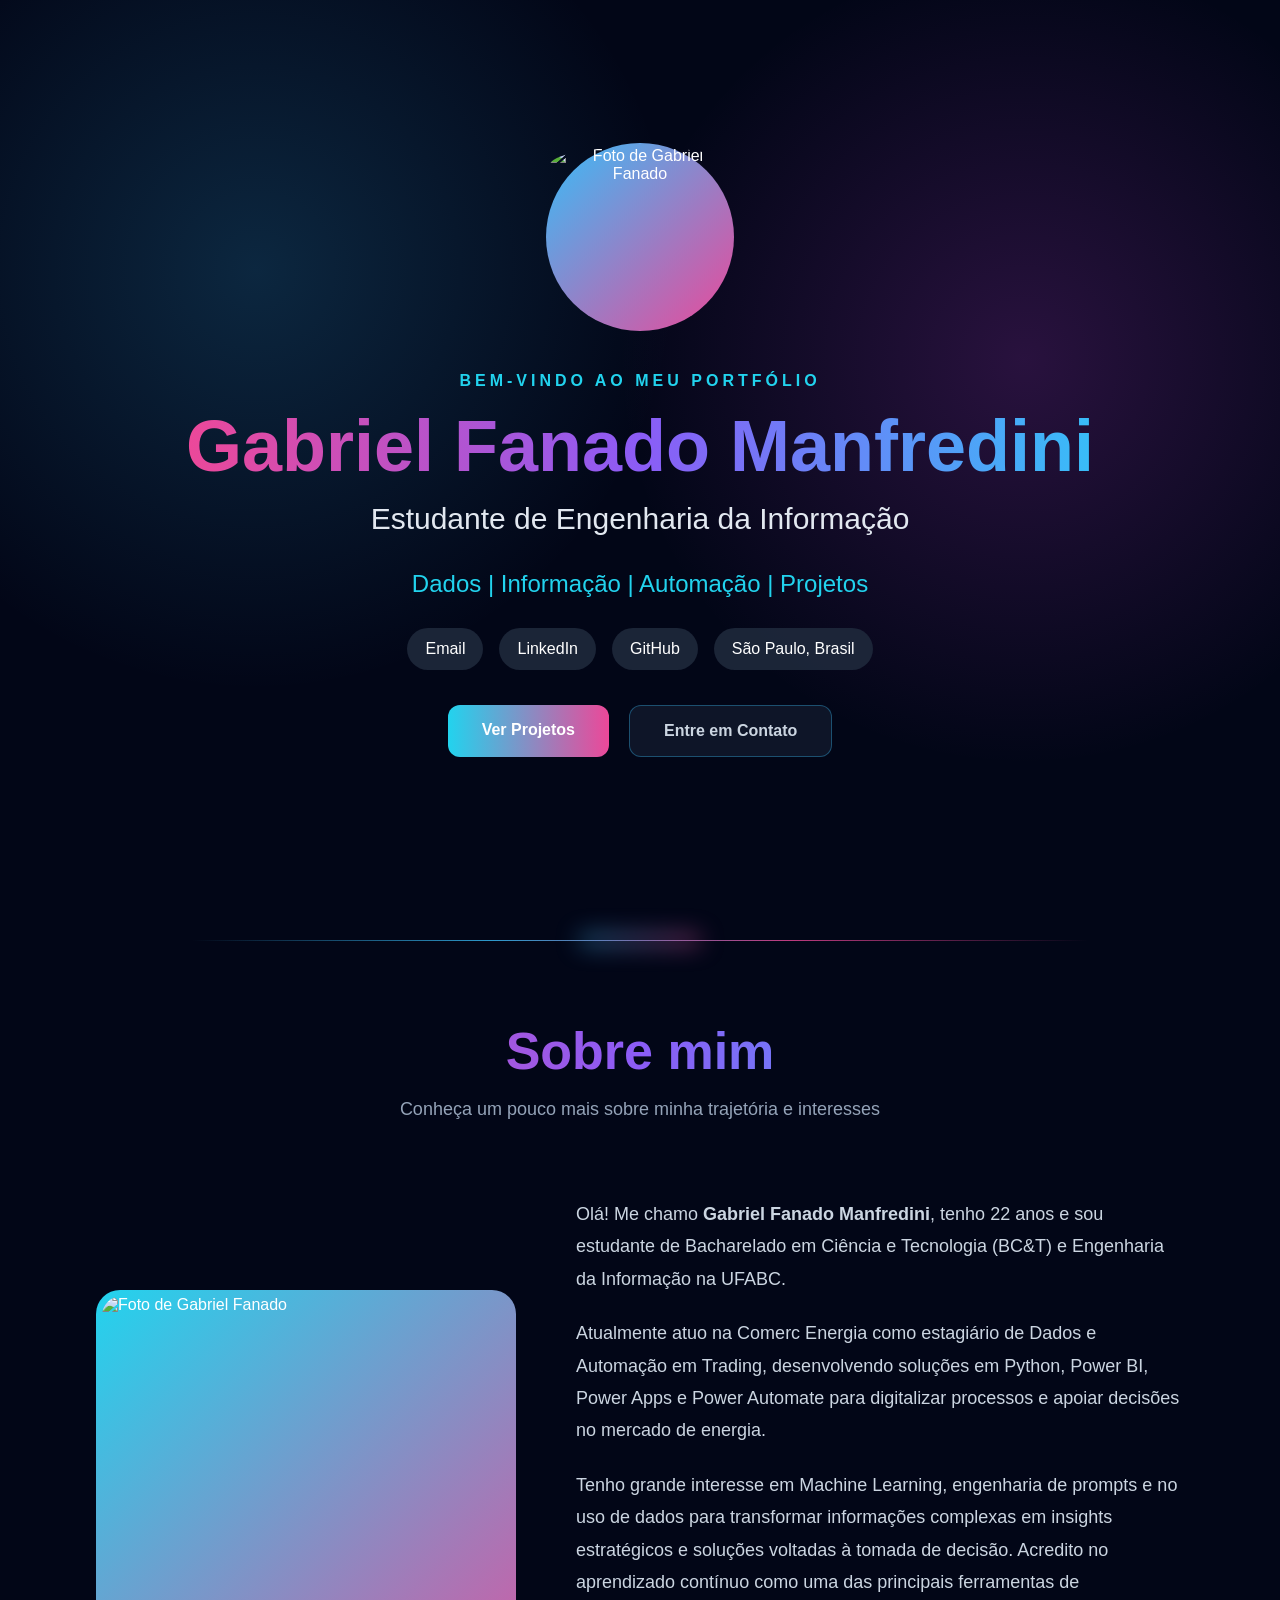
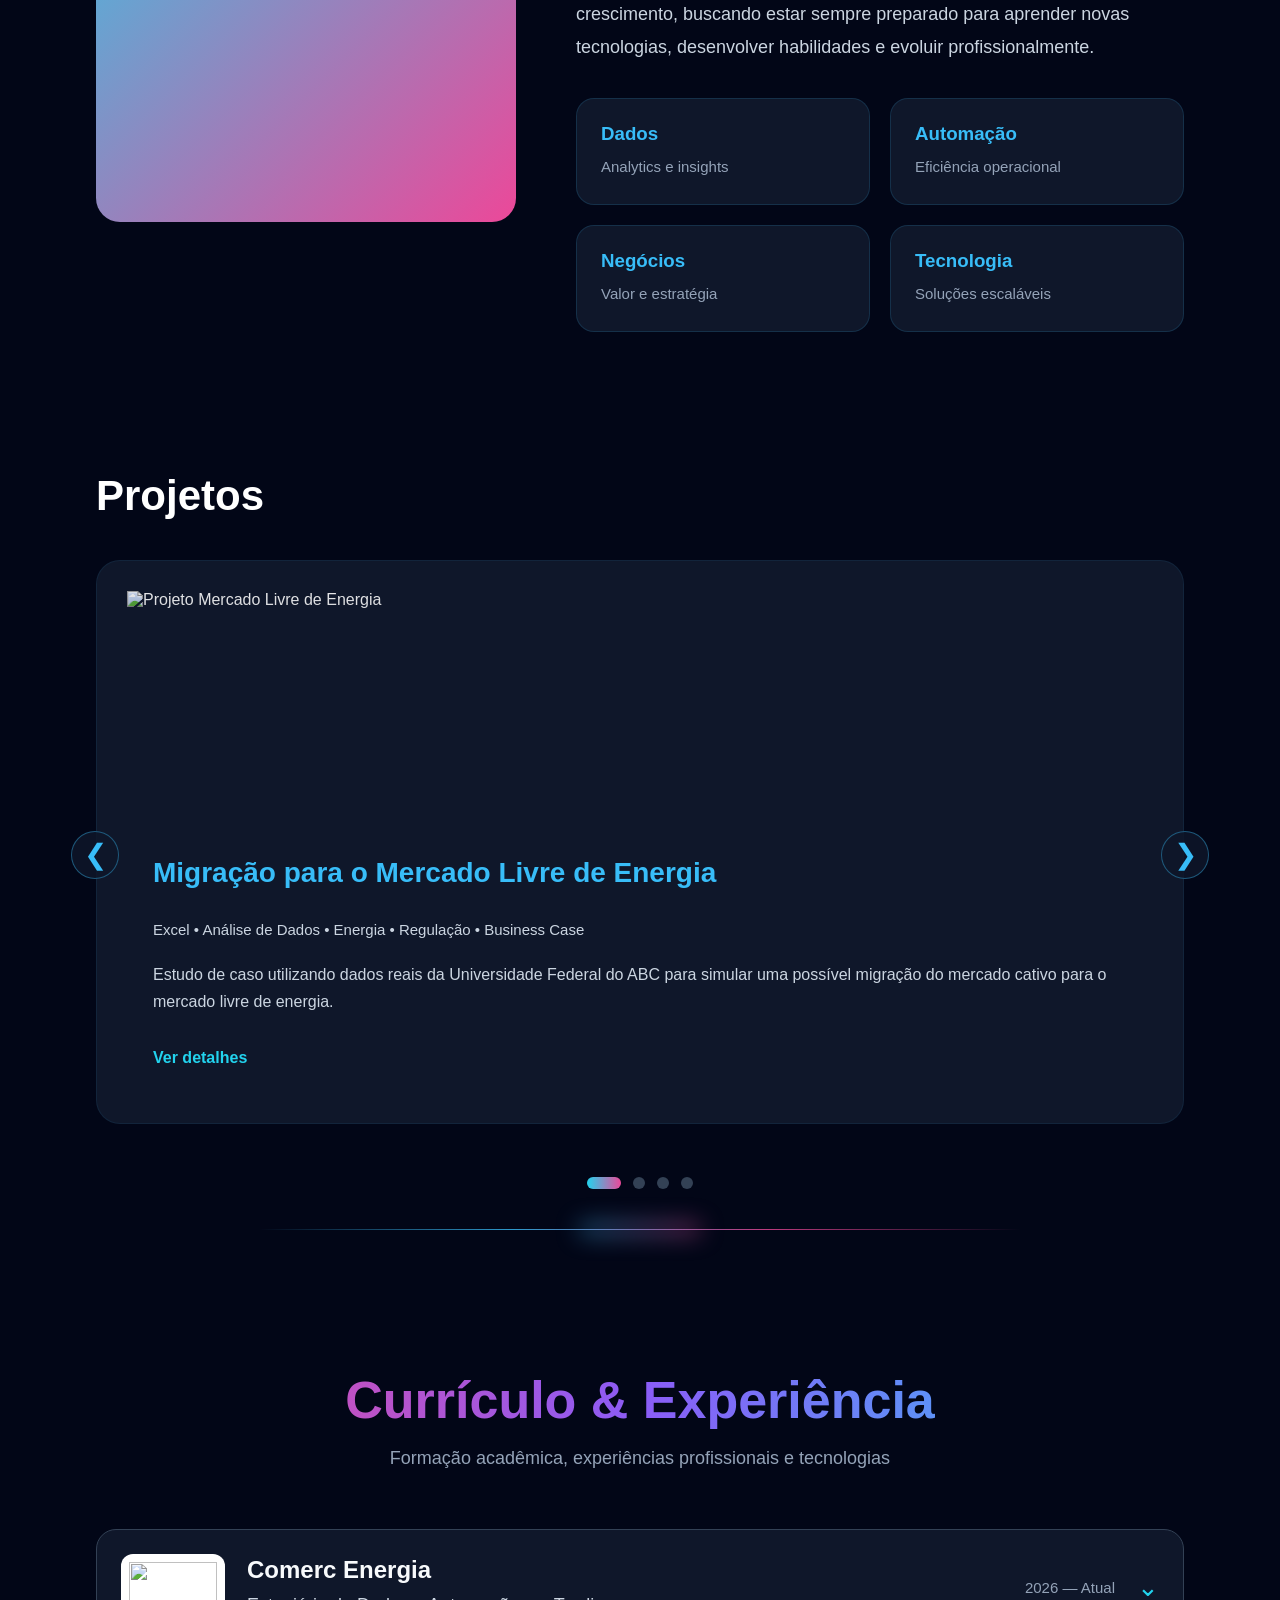
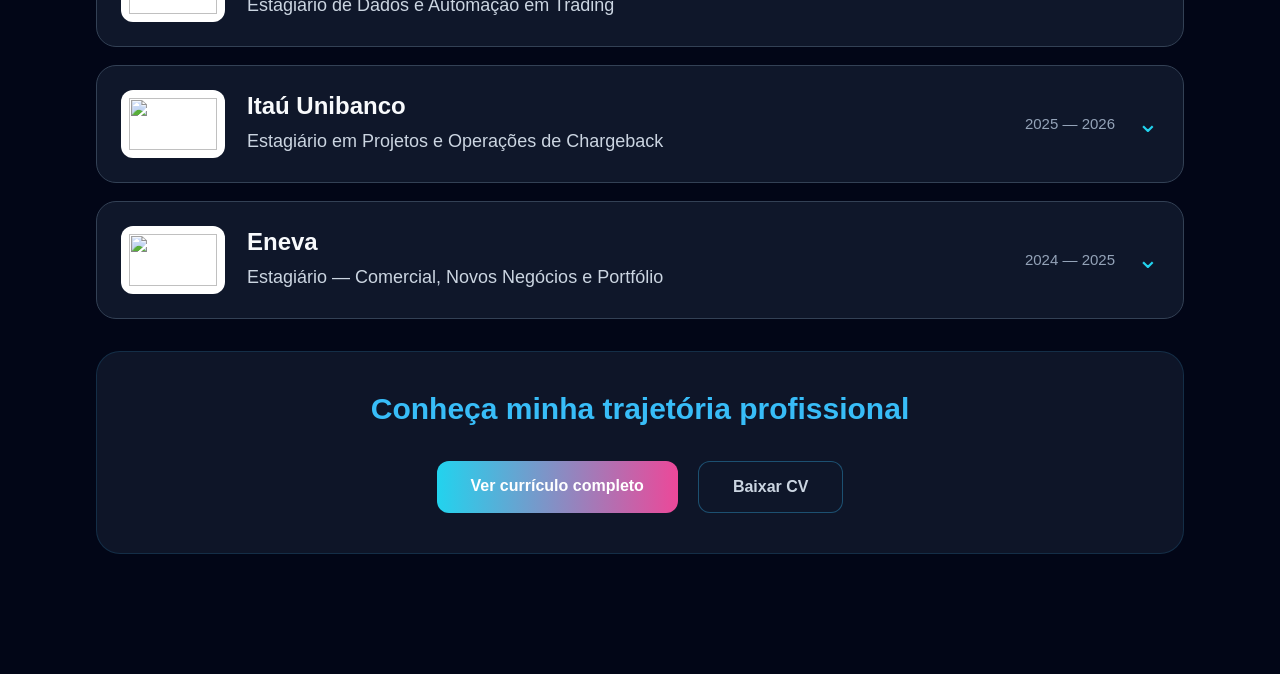
==== commit 5f6d91c8: "Revise index.html for updated portfolio information Updated portfolio details, including new project" ====
--- a/index.html
+++ b/index.html
@@ -16,7 +16,7 @@
         <header class="hero">
 
             <div class="profile-photo">
-                <img src="foto_perfil.jpg" alt="Foto de Gabriel Fanado">
+                <img src="assets/foto_perfil.jpg" alt="Foto de Gabriel Fanado">
             </div>
 
             <p class="welcome">
@@ -79,20 +79,20 @@
     <div class="about-content">
 
         <div class="about-image">
-            <img src="foto-perfil.jpg" alt="Foto de Gabriel Fanado">
+            <img src="assets/foto-perfil.jpg" alt="Foto de Gabriel Fanado">
         </div>
 
         <div class="about-info">
 
             <p>
-                Olá! Me chamo <strong>Gabriel Fanado Manfredini</strong>, tenho 21 anos e sou estudante de
+                Olá! Me chamo <strong>Gabriel Fanado Manfredini</strong>, tenho 22 anos e sou estudante de
                 Bacharelado em Ciência e Tecnologia (BC&T) e Engenharia da Informação na UFABC.
             </p>
 
             <p>
-                Atualmente atuo no Itaú Unibanco como estagiário em Projetos e Operações de Chargeback,
-                desenvolvendo soluções orientadas a dados, modelagem de informações operacionais
-                e iniciativas voltadas para otimização de processos e tomada de decisão.
+                Atualmente atuo na Comerc Energia como estagiário de Dados e Automação em Trading,
+                desenvolvendo soluções em Python, Power BI, Power Apps e Power Automate para
+                digitalizar processos e apoiar decisões no mercado de energia.
             </p>
        
             <p>
@@ -148,7 +148,7 @@
         <div class="project-card active">
 
             <div class="project-image">
-                <img src="Energia.jpg" alt="Projeto Mercado Livre de Energia">
+                <img src="assets/Energia.jpg" alt="Projeto Mercado Livre de Energia">
             </div>
 
             <div class="project-content">
@@ -164,7 +164,7 @@
                     uma possível migração do mercado cativo para o mercado livre de energia.
                 </p>
 
-                <a href="mercado-livre.html" class="project-link">
+                <a href="projetos/mercado-livre.html" class="project-link">
                     Ver detalhes
                 </a>
 
@@ -175,7 +175,7 @@
         <div class="project-card">
 
             <div class="project-image">
-                <img src="Precos.jpg" alt="Projeto Reporte e Evolução de Preços">
+                <img src="assets/Precos.jpg" alt="Projeto Reporte e Evolução de Preços">
             </div>
 
             <div class="project-content">
@@ -202,7 +202,7 @@
         <div class="project-card">
 
             <div class="project-image">
-                <img src="PMO.jpg" alt="Projeto Controle de Atividades e PMO">
+                <img src="assets/PMO.jpg" alt="Projeto Controle de Atividades e PMO">
             </div>
 
             <div class="project-content">
@@ -229,7 +229,7 @@
         <div class="project-card">
 
             <div class="project-image">
-                <img src="Indicadores.jpg" alt="Projeto Indicadores e Maiores Ofensores">
+                <img src="assets/Indicadores.jpg" alt="Projeto Indicadores e Maiores Ofensores">
             </div>
 
             <div class="project-content">
@@ -250,7 +250,7 @@
 
             </div>
 
-        </div>
+        </div>   
 
         <button class="carousel-btn next" onclick="changeProject(1)">
             &#10095;
@@ -267,6 +267,8 @@
 
     <div class="section-divider"></div>
 
+    </section>
+
     <section id="curriculo" class="cv-section">
 
     <div class="section-title">
@@ -274,6 +276,23 @@
         <p>Formação acadêmica, experiências profissionais e tecnologias</p>
     </div>
 
+    <div class="company-list"><details class="company-accordion">
+      <summary><span class="company-brand brand-comerc" aria-hidden="true"><img src="assets/comerc.png" alt="" width="88" height="52"></span><span class="company-heading"><span class="company-name">Comerc Energia</span><span class="experience-role">Estagiário de Dados e Automação em Trading</span></span><span class="experience-date">2026 — Atual</span><span class="accordion-chevron" aria-hidden="true">⌄</span></summary>
+      <div class="company-body"><h3>Resumo da experiência</h3><p>Atuação no time de trading e comercial, desenvolvendo soluções de dados e automação para apoiar a gestão de portfólios e digitalizar processos do mercado de energia.</p>
+      <h3>Principais projetos e entregas</h3><ul class="company-projects"><li><strong>Curto prazo</strong><p>Automação do processo comercial de curto prazo com IA e Power Automate.</p></li><li><strong>MTM de portfólios</strong><p>Criação de bases, rotinas em Python e dashboards em Power BI para acompanhamento diário do MTM de atacado e varejo.</p></li><li><strong>Controle de garantias</strong><p>Estruturação da base, rotina de atualização e visualização para acompanhamento de garantias.</p></li><li><strong>Digitalização do I-REC</strong><p>Reengenharia do processo, aplicativo em Power Apps para propostas e boletagem, automação do book com Python e Power Automate e integração com planilhas da Evident.</p></li><li><strong>Calculadora de MTM</strong><p>Desenvolvimento de uma calculadora web em HTML, CSS e JavaScript para análise de dados contratuais de potenciais clientes.</p></li></ul>
+      <h3>Habilidades desenvolvidas</h3><div class="skill-tags"><span>Mapeamento de processos</span><span>Modelagem de dados</span><span>Validação de resultados</span><span>Gestão de portfólios de energia</span><span>Manutenção e governança</span></div>
+      <h3>Tecnologias utilizadas</h3><div class="skill-tags"><span>Python</span><span>Power BI</span><span>DAX</span><span>Power Apps</span><span>Power Automate</span><span>IA generativa</span><span>HTML / CSS / JavaScript</span></div></div></details><details class="company-accordion">
+      <summary><span class="company-brand brand-itau" aria-hidden="true"><img src="assets/itau_logo.jpg" alt="" width="88" height="52"></span><span class="company-heading"><span class="company-name">Itaú Unibanco</span><span class="experience-role">Estagiário em Projetos e Operações de Chargeback</span></span><span class="experience-date">2025 — 2026</span><span class="accordion-chevron" aria-hidden="true">⌄</span></summary>
+      <div class="company-body"><h3>Resumo da experiência</h3><p>Atuação em projetos e operações de chargeback, utilizando dados e tecnologia para acompanhar indicadores, organizar demandas e melhorar processos operacionais.</p>
+      <h3>Principais projetos e entregas</h3><ul class="company-projects"><li><strong>Dados e indicadores</strong><p>Consultas e tratamento de dados com SQL, Python e AWS Athena, S3 e Glue para análises e reportes operacionais.</p></li><li><strong>Gestão de demandas</strong><p>Desenvolvimento de aplicações em Power Apps para apoiar a organização e o acompanhamento de atividades.</p></li><li><strong>Reports operacionais</strong><p>Criação de dashboards em Excel e acompanhamento de indicadores ligados a chargeback, fraude, desacordo comercial e demandas relacionadas ao Bacen.</p></li><li><strong>Melhoria de processos</strong><p>Participação em iniciativas de digitalização, automação e uso de IA generativa nas operações.</p></li></ul>
+      <h3>Habilidades desenvolvidas</h3><div class="skill-tags"><span>Análise de dados operacionais</span><span>Comunicação de resultados</span><span>Acompanhamento de indicadores</span><span>Melhoria contínua</span><span>Organização de demandas</span></div>
+      <h3>Tecnologias utilizadas</h3><div class="skill-tags"><span>Python</span><span>SQL</span><span>AWS Athena / S3 / Glue</span><span>Power Apps</span><span>Excel</span><span>Salesforce</span><span>IA generativa</span></div></div></details><details class="company-accordion">
+      <summary><span class="company-brand brand-eneva" aria-hidden="true"><img src="assets/eneva.png" alt="" width="88" height="52"></span><span class="company-heading"><span class="company-name">Eneva</span><span class="experience-role">Estagiário — Comercial, Novos Negócios e Portfólio</span></span><span class="experience-date">2024 — 2025</span><span class="accordion-chevron" aria-hidden="true">⌄</span></summary>
+      <div class="company-body"><h3>Resumo da experiência</h3><p>Apoio às atividades comerciais e a estudos do mercado de energia, conectando análise de dados, propostas comerciais e desenvolvimento de novos negócios.</p>
+      <h3>Principais projetos e entregas</h3><ul class="company-projects"><li><strong>Propostas comerciais</strong><p>Apoio ao envio de propostas de curto e longo prazo e de energia varejista, além de suporte às rotinas comerciais e de gestão.</p></li><li><strong>Mercado cativo e livre</strong><p>Estudos de clientes no mercado cativo para avaliação de oportunidades de migração ao mercado livre de energia.</p></li><li><strong>Geração Distribuída</strong><p>Prospecção de parceiros estratégicos e apoio à estruturação de bases, processos e produto de GD.</p></li><li><strong>Portfólio e reports</strong><p>Apoio às bases de MTM de atacado e varejo e à elaboração de reportes de fechamento, preços e contratos.</p></li><li><strong>Novos negócios</strong><p>Análise e organização de informações para eletromobilidade e apoio às áreas de Comercial, Back Office e Novos Negócios.</p></li></ul>
+      <h3>Habilidades desenvolvidas</h3><div class="skill-tags"><span>Mercado livre de energia</span><span>Análise comercial</span><span>Prospecção de parceiros</span><span>Estudos de viabilidade</span><span>Inteligência de mercado</span></div>
+      <h3>Tecnologias utilizadas</h3><div class="skill-tags"><span>Excel</span><span>Power BI</span><span>Análise de dados</span><span>Reports comerciais</span></div></div></details></div>
+
     <div class="cv-card">
 
         <h3>Conheça minha trajetória profissional</h3>
@@ -293,9 +312,6 @@
     </div>
 
 </section>
-    
-
-</section>
     </div>
 
     <script src="script.js"></script>
--- a/style.css
+++ b/style.css
@@ -1181,3 +1181,73 @@
 
     margin-bottom: 26px;
 }
+/* Experiências por empresa: controles nativos acessíveis por teclado. */
+.cv-section { width: 85%; margin: 80px auto 120px; }
+.company-list { display: grid; gap: 18px; margin-bottom: 32px; }
+.company-accordion { background: #0f172a; border: 1px solid #334155; border-radius: 20px; overflow: hidden; }
+.company-accordion[open] { border-color: #22d3ee; }
+.company-accordion summary { display: flex; align-items: center; gap: 22px; padding: 24px; cursor: pointer; list-style: none; }
+.company-accordion summary::-webkit-details-marker { display: none; }
+.company-accordion summary:hover { background: #162238; }
+.company-accordion summary:focus-visible { outline: 3px solid #22d3ee; outline-offset: -4px; border-radius: 18px; }
+.company-brand { flex: 0 0 104px; min-height: 68px; display: flex; align-items: center; justify-content: center; padding: 8px; box-sizing: border-box; border-radius: 12px; background: #fff; color: #23354e; font-weight: bold; font-size: 18px; text-align: center; }
+.company-brand img { display: block; width: 100%; height: 52px; object-fit: contain; }
+.company-heading { flex: 1; min-width: 0; display: grid; gap: 8px; }
+.company-name { font-size: 24px; font-weight: bold; color: #f8fafc; }
+.company-heading .experience-role { margin: 0; line-height: 1.5; }
+.accordion-chevron { color: #22d3ee; font-size: 26px; transition: transform .2s; }
+.company-accordion[open] .accordion-chevron { transform: rotate(180deg); }
+.company-body { padding: 8px 30px 30px; border-top: 1px solid #334155; }
+.company-body h3 { color: #38bdf8; margin-top: 26px; font-size: 19px; }
+.company-body p { color: #cbd5e1; line-height: 1.75; }
+.company-projects { padding-left: 22px; display: grid; gap: 18px; }
+.company-projects li::marker { color: #22d3ee; }
+.company-projects strong { color: #f1f5f9; }
+.company-projects p { margin: 6px 0 0; }
+@media (max-width: 768px) {
+ .company-accordion summary { padding: 18px; gap: 12px; flex-wrap: wrap; }
+ .company-brand { flex-basis: 76px; min-height: 60px; font-size: 15px; }
+ .company-heading { flex-basis: calc(100% - 120px); }
+ .company-name { font-size: 21px; }
+ .company-accordion summary .experience-date { margin-left: 88px; font-size: 13px; }
+ .accordion-chevron { margin-left: auto; }
+ .company-body { padding: 4px 20px 24px; }
+}
+@media (prefers-reduced-motion: reduce) {
+ html { scroll-behavior: auto; }
+ .reveal { opacity: 1; transform: none; transition: none; }
+ .accordion-chevron { transition: none; }
+}
+
+/* Formação acadêmica e competências */
+.academic-card, .competency-card {
+    background: #0f172a;
+    border: 1px solid #334155;
+    border-radius: 20px;
+    padding: 28px;
+}
+.academic-header { display: flex; align-items: center; gap: 24px; }
+.academic-logo { flex: 0 0 104px; padding: 8px; box-sizing: border-box; background: #fff; border-radius: 16px; }
+.academic-logo img { display: block; width: 100%; height: 88px; object-fit: contain; }
+.academic-section .academic-label { color: #22d3ee; font-size: 13px; letter-spacing: 1px; margin: 0 0 8px; }
+.academic-header h3 { color: #f8fafc; margin: 0; font-size: 24px; }
+.academic-header p { margin-bottom: 0; }
+.academic-degrees { display: grid; grid-template-columns: repeat(2, minmax(0, 1fr)); gap: 18px; margin: 28px 0; }
+.academic-degrees > div { background: #1e293b; border-radius: 14px; padding: 20px; }
+.academic-degrees h3, .competency-card h3 { color: #38bdf8; margin: 0 0 14px; font-size: 18px; line-height: 1.5; }
+.academic-degrees p { margin: 0; }
+.academic-degrees strong { color: #22d3ee; }
+.academic-activities-title { color: #f8fafc; font-size: 19px; }
+.academic-activities { padding-left: 22px; display: grid; gap: 20px; }
+.academic-activities li::marker { color: #22d3ee; }
+.academic-activities strong { display: block; color: #f8fafc; }
+.academic-activities span { display: block; color: #94a3b8; margin-top: 8px; font-size: 14px; }
+.academic-activities p { margin: 8px 0 0; }
+.competency-grid { display: grid; grid-template-columns: repeat(2, minmax(0, 1fr)); gap: 20px; }
+.competency-card { min-width: 0; }
+@media (max-width: 768px) {
+    .academic-card, .competency-card { padding: 20px; }
+    .academic-header { flex-direction: column; align-items: flex-start; gap: 18px; }
+    .academic-logo { flex-basis: auto; width: 104px; }
+    .academic-degrees, .competency-grid { grid-template-columns: 1fr; }
+}
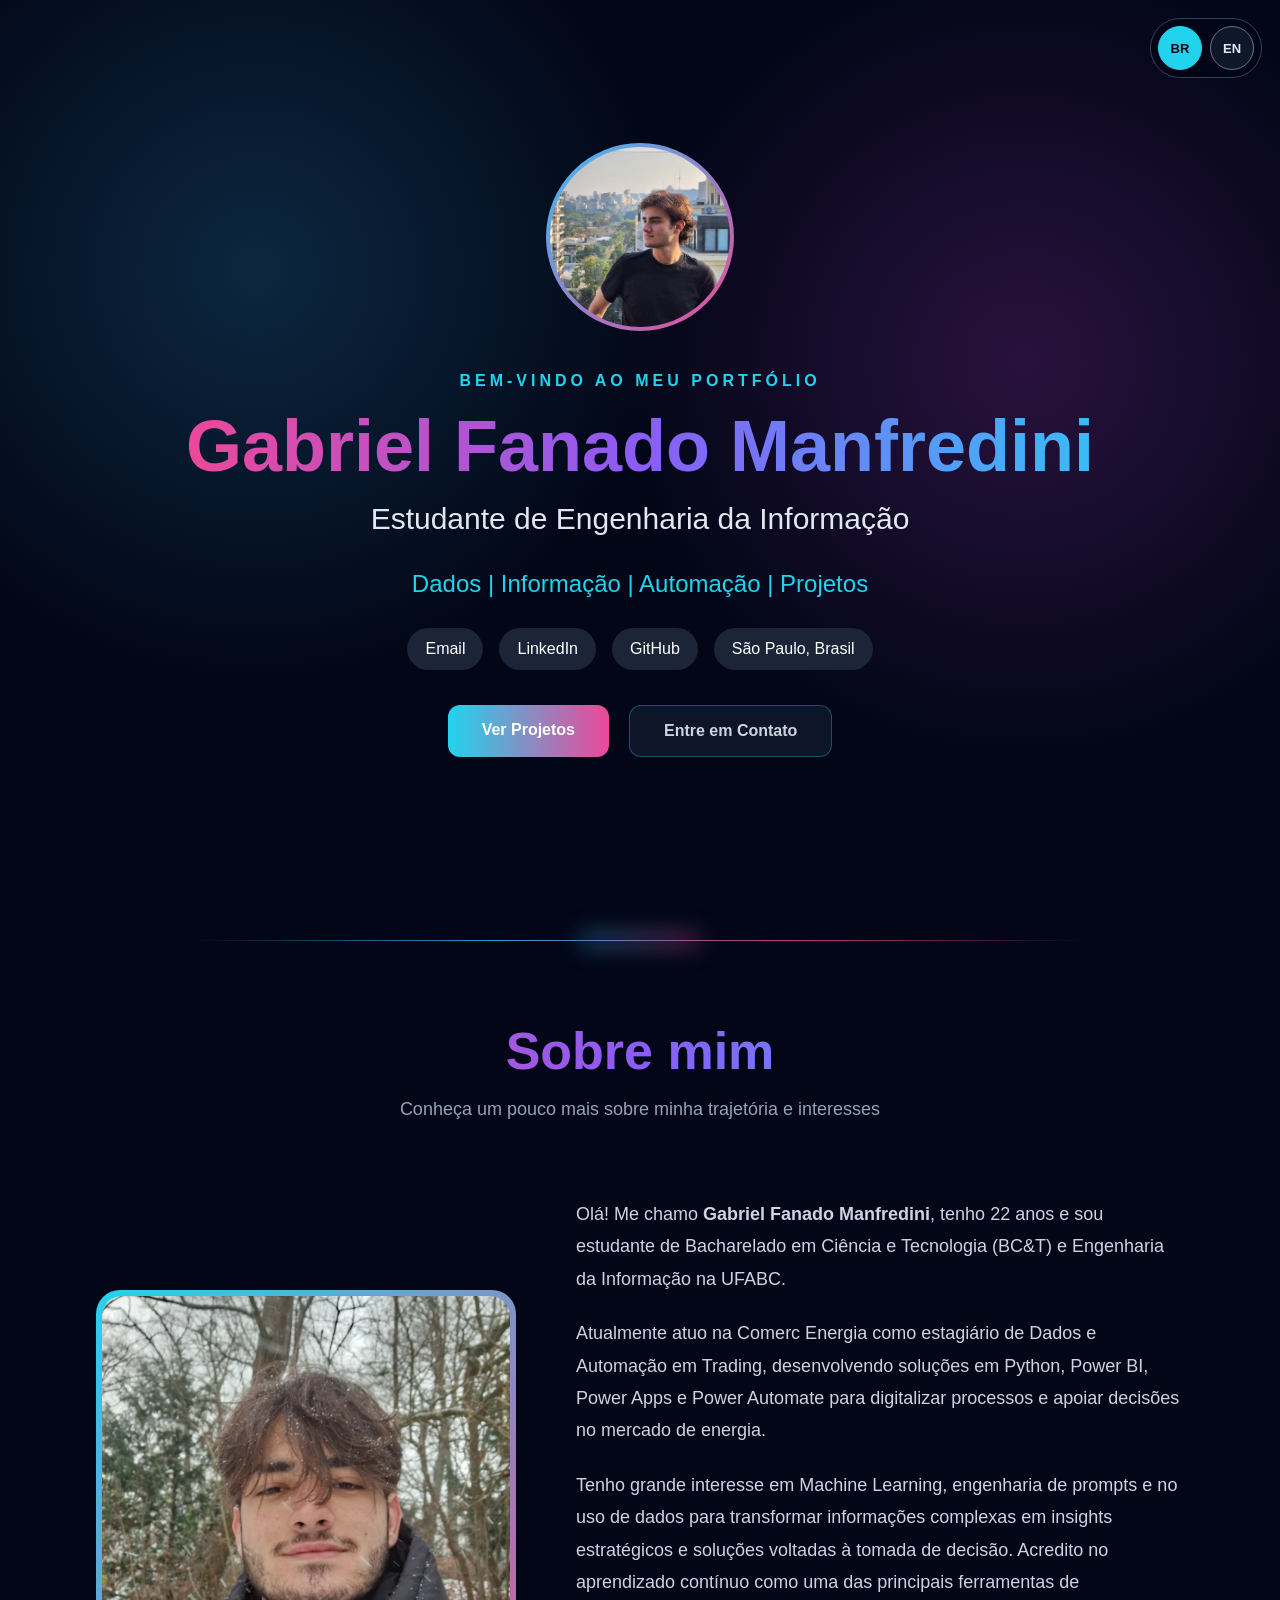
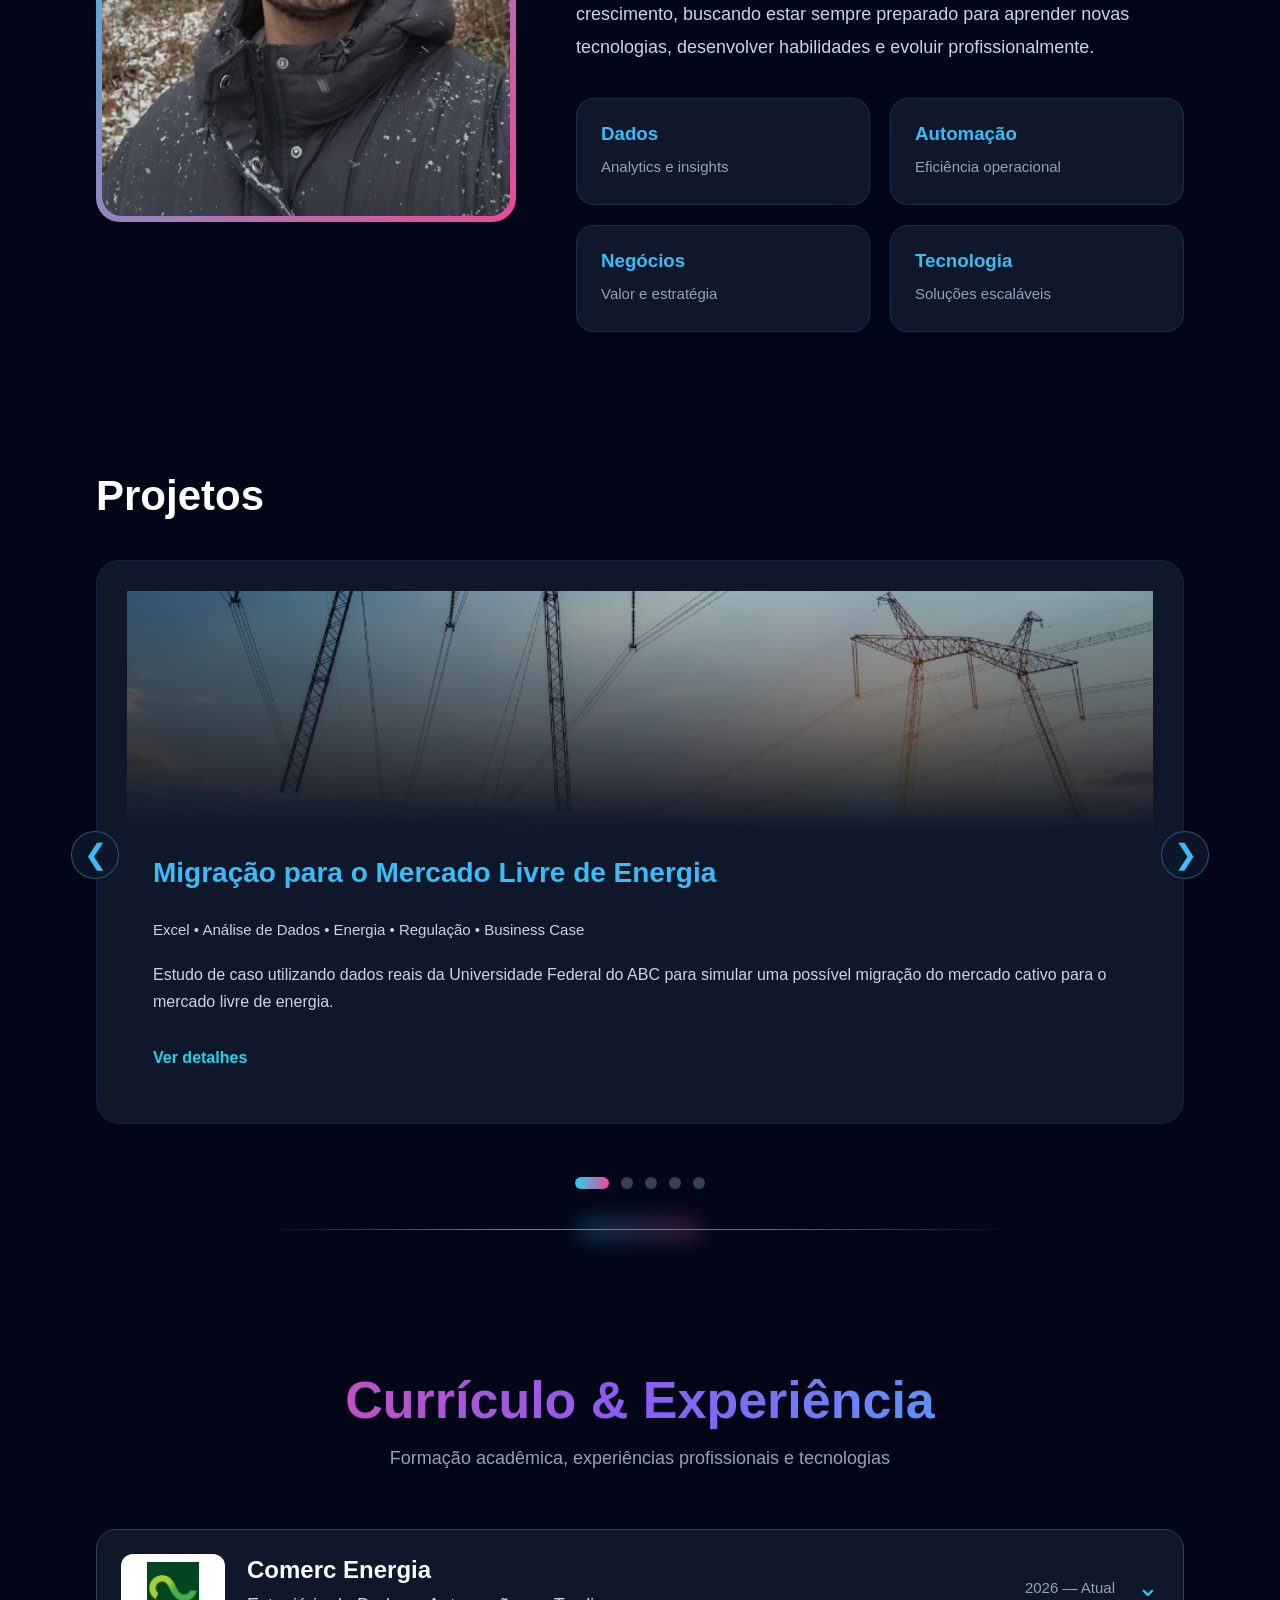
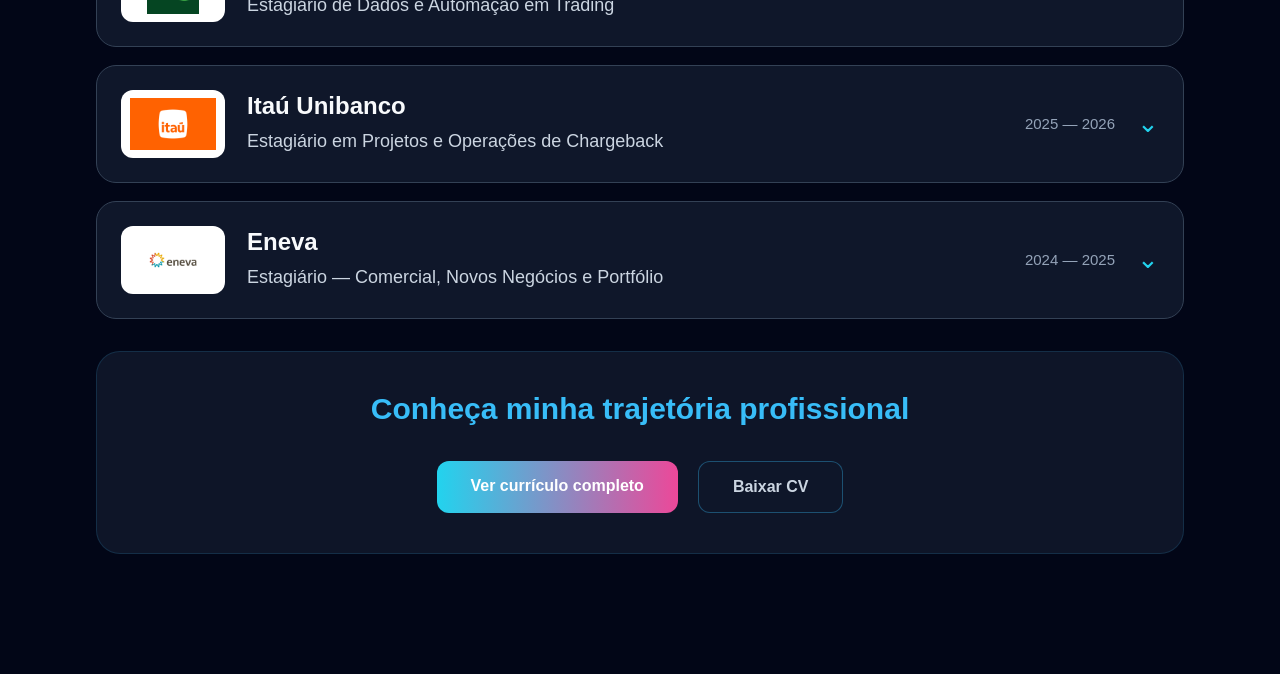
==== commit aeb7337d: "Enhance portfolio with language switcher and new project Added language switcher to the portfolio pa" ====
--- a/index.html
+++ b/index.html
@@ -10,6 +10,10 @@
 </head>
 
 <body>
+    <nav class="language-switch" aria-label="Idioma / Language">
+        <button type="button" data-language="pt-BR" lang="pt-BR" aria-label="Português do Brasil" aria-pressed="true">BR</button>
+        <button type="button" data-language="en" lang="en" aria-label="English" aria-pressed="false">EN</button>
+    </nav>
 
     <div class="container">
 
@@ -252,6 +256,25 @@
 
         </div>   
 
+        <div class="project-card">
+            <div class="project-image">
+                <img src="assets/museu-vivo.png" alt="Sala do Museu Vivo com obras de arte e cenários tridimensionais" loading="lazy">
+            </div>
+            <div class="project-content">
+                <h3>Museu Vivo — Arte e Biologia</h3>
+                <p class="project-skills">HTML • CSS • JavaScript • Three.js • Educação interativa</p>
+                <p>
+                    Jogo educativo em um museu virtual 3D, desenvolvido para uma disciplina de Biologia
+                    da UFABC. Explore salas temáticas e descubra como a representação do corpo humano
+                    se transforma ao longo da história da arte, em uma experiência que conecta arte,
+                    ciência e aprendizagem. Disponível para computador e celular.
+                </p>
+                <a href="https://jogopraticasbiologia.vercel.app/" class="project-link" target="_blank" rel="noopener noreferrer">
+                    Jogar ↗
+                </a>
+            </div>
+        </div>
+
         <button class="carousel-btn next" onclick="changeProject(1)">
             &#10095;
         </button>
@@ -263,6 +286,7 @@
         <span class="dot" onclick="currentProject(1)"></span>
         <span class="dot" onclick="currentProject(2)"></span>
         <span class="dot" onclick="currentProject(3)"></span>
+        <span class="dot" onclick="currentProject(4)"></span>
     </div>
 
     <div class="section-divider"></div>
--- a/style.css
+++ b/style.css
@@ -1251,3 +1251,11 @@
     .academic-logo { flex-basis: auto; width: 104px; }
     .academic-degrees, .competency-grid { grid-template-columns: 1fr; }
 }
+
+/* Language selector */
+.language-switch { position: fixed; top: 18px; right: 18px; z-index: 1000; display: flex; gap: 8px; padding: 7px; border-radius: 999px; background: rgba(2,6,23,.94); border: 1px solid #334155; }
+.language-switch button { width: 44px; height: 44px; border-radius: 50%; border: 1px solid #64748b; background: #0f172a; color: #e2e8f0; font: 700 13px Arial, sans-serif; cursor: pointer; }
+.language-switch button[aria-pressed="true"] { background: #22d3ee; border-color: #22d3ee; color: #020617; }
+.language-switch button:hover { border-color: #22d3ee; }
+.language-switch button:focus-visible { outline: 3px solid #f0abfc; outline-offset: 3px; }
+@media (max-width: 768px) { .language-switch { top: 10px; right: 10px; } }
